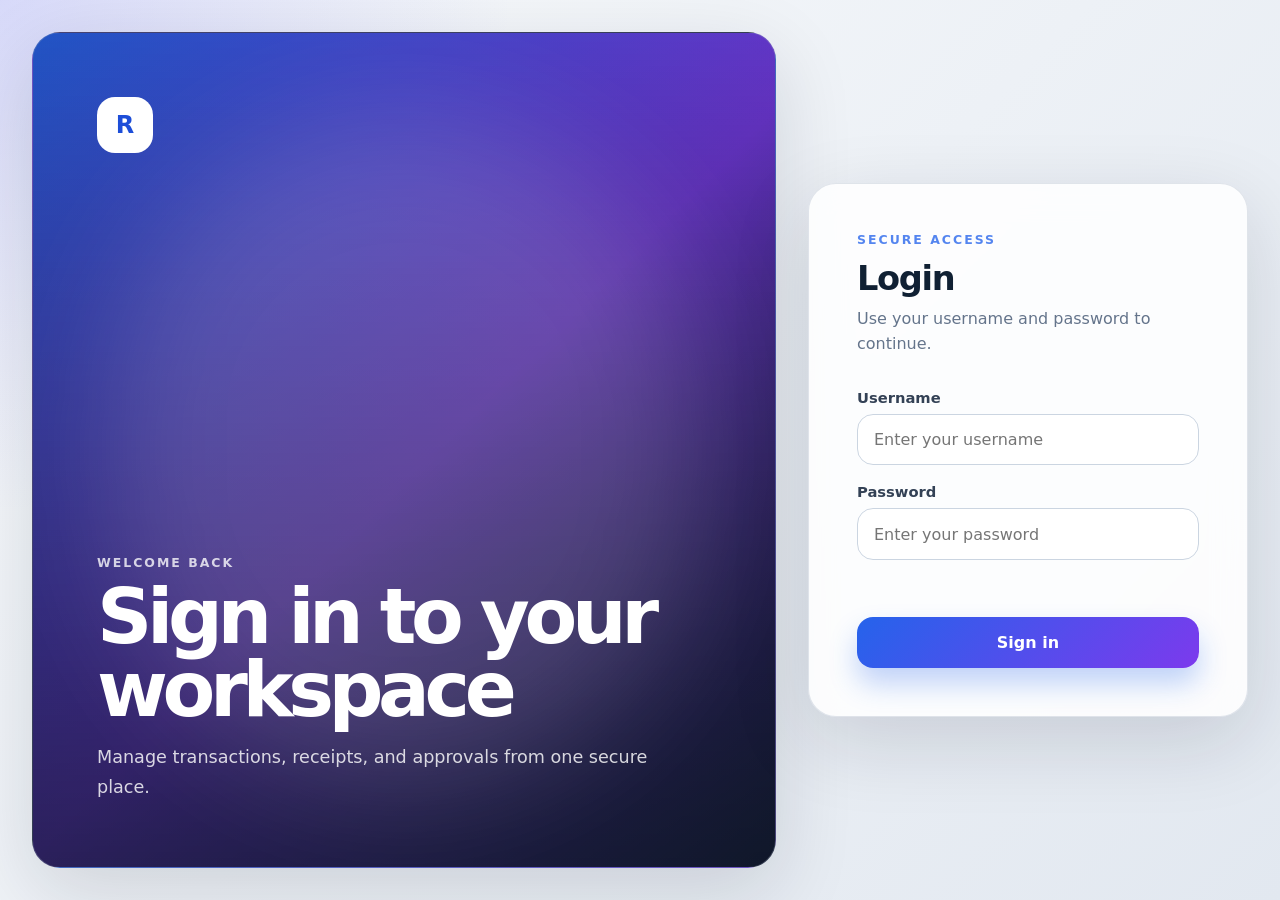
==== index.html @ 35616e99 "Add modern login page Co-authored-by: dylan-test-microsoft <dylan-test-microsoft@users.noreply.githu" ====
<!doctype html>
<html lang="en">
  <head>
    <meta charset="UTF-8" />
    <meta name="viewport" content="width=device-width, initial-scale=1.0" />
    <title>Login</title>
    <link rel="stylesheet" href="styles.css" />
  </head>
  <body>
    <main class="login-shell">
      <section class="hero-panel" aria-label="Welcome">
        <div class="brand-mark">R</div>
        <p class="eyebrow">Welcome back</p>
        <h1>Sign in to your workspace</h1>
        <p class="hero-copy">
          Manage transactions, receipts, and approvals from one secure place.
        </p>
      </section>

      <section class="login-card" aria-labelledby="login-title">
        <div class="card-heading">
          <p class="eyebrow">Secure access</p>
          <h2 id="login-title">Login</h2>
          <p>Use your username and password to continue.</p>
        </div>

        <form id="login-form" novalidate>
          <div class="form-field">
            <label for="username">Username</label>
            <input
              id="username"
              name="username"
              type="text"
              autocomplete="username"
              placeholder="Enter your username"
              required
            />
          </div>

          <div class="form-field">
            <label for="password">Password</label>
            <input
              id="password"
              name="password"
              type="password"
              autocomplete="current-password"
              placeholder="Enter your password"
              required
              minlength="6"
            />
          </div>

          <p id="form-message" class="form-message" role="status" aria-live="polite"></p>

          <button type="submit">Sign in</button>
        </form>
      </section>
    </main>

    <script src="script.js"></script>
  </body>
</html>
---- styles.css ----
:root {
  color: #102033;
  font-family:
    Inter, ui-sans-serif, system-ui, -apple-system, BlinkMacSystemFont, "Segoe UI",
    sans-serif;
  background: #edf2f7;
}

* {
  box-sizing: border-box;
}

body {
  min-height: 100vh;
  margin: 0;
}

.login-shell {
  display: grid;
  grid-template-columns: minmax(0, 1fr) minmax(340px, 440px);
  gap: 2rem;
  min-height: 100vh;
  padding: 2rem;
  background:
    radial-gradient(circle at top left, rgba(99, 102, 241, 0.22), transparent 32rem),
    linear-gradient(135deg, #f8fafc 0%, #e2e8f0 100%);
}

.hero-panel,
.login-card {
  border: 1px solid rgba(148, 163, 184, 0.28);
  border-radius: 28px;
  box-shadow: 0 24px 80px rgba(15, 23, 42, 0.14);
}

.hero-panel {
  display: flex;
  flex-direction: column;
  justify-content: flex-end;
  overflow: hidden;
  padding: clamp(2rem, 5vw, 5rem);
  color: #fff;
  background:
    linear-gradient(rgba(15, 23, 42, 0.2), rgba(15, 23, 42, 0.75)),
    linear-gradient(135deg, #2563eb, #7c3aed 52%, #111827);
  position: relative;
}

.hero-panel::before {
  content: "";
  position: absolute;
  inset: 10%;
  border-radius: 999px;
  background: rgba(255, 255, 255, 0.14);
  filter: blur(60px);
}

.brand-mark,
.hero-panel > * {
  position: relative;
}

.brand-mark {
  display: grid;
  width: 56px;
  height: 56px;
  margin-bottom: auto;
  place-items: center;
  border-radius: 18px;
  color: #1d4ed8;
  font-size: 1.5rem;
  font-weight: 800;
  background: #fff;
}

.eyebrow {
  margin: 0 0 0.7rem;
  color: inherit;
  font-size: 0.78rem;
  font-weight: 800;
  letter-spacing: 0.16em;
  text-transform: uppercase;
  opacity: 0.78;
}

h1,
h2,
p {
  margin-top: 0;
}

h1 {
  max-width: 760px;
  margin-bottom: 1rem;
  font-size: clamp(2.5rem, 6vw, 5.6rem);
  line-height: 0.95;
  letter-spacing: -0.07em;
}

.hero-copy {
  max-width: 560px;
  margin-bottom: 0;
  color: rgba(255, 255, 255, 0.82);
  font-size: 1.1rem;
  line-height: 1.7;
}

.login-card {
  align-self: center;
  padding: clamp(1.5rem, 4vw, 3rem);
  background: rgba(255, 255, 255, 0.86);
  backdrop-filter: blur(16px);
}

.card-heading {
  margin-bottom: 2rem;
}

.card-heading .eyebrow {
  color: #2563eb;
}

h2 {
  margin-bottom: 0.5rem;
  font-size: 2.1rem;
  letter-spacing: -0.04em;
}

.card-heading p:not(.eyebrow) {
  color: #64748b;
  line-height: 1.6;
}

.form-field {
  margin-bottom: 1.15rem;
}

label {
  display: block;
  margin-bottom: 0.5rem;
  color: #334155;
  font-size: 0.92rem;
  font-weight: 700;
}

input {
  width: 100%;
  border: 1px solid #cbd5e1;
  border-radius: 16px;
  padding: 0.95rem 1rem;
  color: #0f172a;
  font: inherit;
  background: #fff;
  outline: none;
  transition:
    border-color 160ms ease,
    box-shadow 160ms ease,
    transform 160ms ease;
}

input:focus {
  border-color: #2563eb;
  box-shadow: 0 0 0 4px rgba(37, 99, 235, 0.14);
  transform: translateY(-1px);
}

.form-message {
  min-height: 1.4rem;
  margin-bottom: 1rem;
  color: #b91c1c;
  font-size: 0.9rem;
}

.form-message.success {
  color: #15803d;
}

button {
  width: 100%;
  border: 0;
  border-radius: 16px;
  padding: 1rem 1.25rem;
  color: #fff;
  font: inherit;
  font-weight: 800;
  background: linear-gradient(135deg, #2563eb, #7c3aed);
  cursor: pointer;
  box-shadow: 0 16px 28px rgba(37, 99, 235, 0.28);
  transition:
    box-shadow 160ms ease,
    transform 160ms ease;
}

button:hover,
button:focus-visible {
  box-shadow: 0 20px 34px rgba(37, 99, 235, 0.34);
  transform: translateY(-2px);
}

@media (max-width: 820px) {
  .login-shell {
    grid-template-columns: 1fr;
    padding: 1rem;
  }

  .hero-panel {
    min-height: 360px;
  }

  .login-card {
    width: 100%;
  }
}
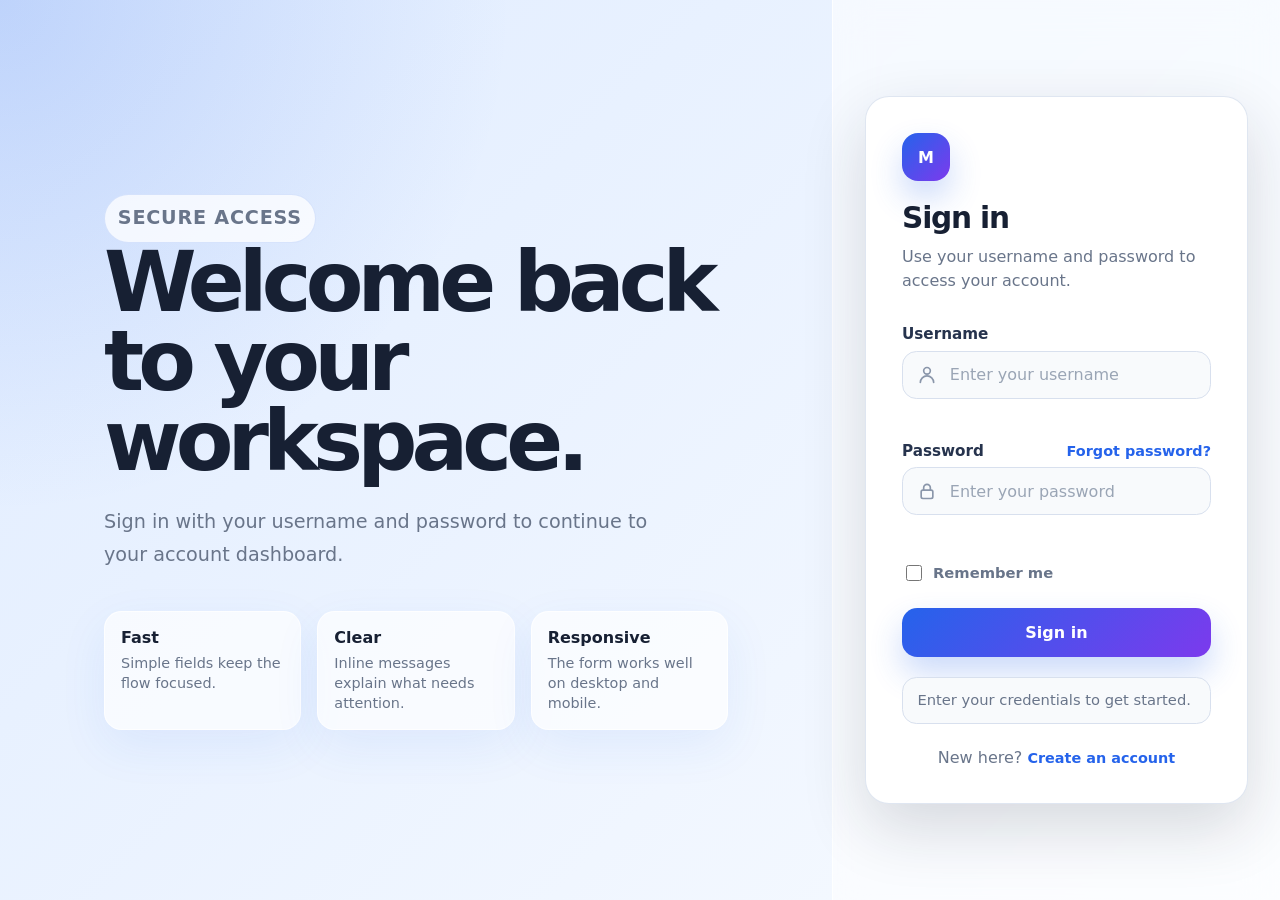
==== commit 9bdd2fb8: "Fix login validation flow Co-authored-by: dylan-test-microsoft <dylan-test-microsoft@users.noreply.g" ====
--- a/index.html
+++ b/index.html
@@ -1,59 +1,108 @@
 <!doctype html>
 <html lang="en">
   <head>
-    <meta charset="UTF-8" />
-    <meta name="viewport" content="width=device-width, initial-scale=1.0" />
-    <title>Login</title>
-    <link rel="stylesheet" href="styles.css" />
+    <meta charset="utf-8">
+    <meta name="viewport" content="width=device-width, initial-scale=1">
+    <title>Sign in</title>
+    <link rel="stylesheet" href="styles.css">
   </head>
   <body>
-    <main class="login-shell">
-      <section class="hero-panel" aria-label="Welcome">
-        <div class="brand-mark">R</div>
-        <p class="eyebrow">Welcome back</p>
-        <h1>Sign in to your workspace</h1>
-        <p class="hero-copy">
-          Manage transactions, receipts, and approvals from one secure place.
-        </p>
+    <main class="page-shell">
+      <section class="hero-panel" aria-labelledby="hero-title">
+        <div class="hero-content">
+          <p class="eyebrow">Secure access</p>
+          <h1 id="hero-title">Welcome back to your workspace.</h1>
+          <p>
+            Sign in with your username and password to continue to your account
+            dashboard.
+          </p>
+
+          <ul class="feature-list" aria-label="Login benefits">
+            <li>
+              <strong>Fast</strong>
+              <span>Simple fields keep the flow focused.</span>
+            </li>
+            <li>
+              <strong>Clear</strong>
+              <span>Inline messages explain what needs attention.</span>
+            </li>
+            <li>
+              <strong>Responsive</strong>
+              <span>The form works well on desktop and mobile.</span>
+            </li>
+          </ul>
+        </div>
       </section>
 
-      <section class="login-card" aria-labelledby="login-title">
-        <div class="card-heading">
-          <p class="eyebrow">Secure access</p>
-          <h2 id="login-title">Login</h2>
-          <p>Use your username and password to continue.</p>
-        </div>
-
-        <form id="login-form" novalidate>
-          <div class="form-field">
-            <label for="username">Username</label>
-            <input
-              id="username"
-              name="username"
-              type="text"
-              autocomplete="username"
-              placeholder="Enter your username"
-              required
-            />
+      <section class="login-panel" aria-labelledby="login-title">
+        <div class="login-card">
+          <div class="card-header">
+            <div class="logo-mark" aria-hidden="true">M</div>
+            <h2 id="login-title">Sign in</h2>
+            <p>Use your username and password to access your account.</p>
           </div>
 
-          <div class="form-field">
-            <label for="password">Password</label>
-            <input
-              id="password"
-              name="password"
-              type="password"
-              autocomplete="current-password"
-              placeholder="Enter your password"
-              required
-              minlength="6"
-            />
-          </div>
+          <form id="login-form" class="login-form" novalidate>
+            <div class="field">
+              <label for="username">Username</label>
+              <div class="input-wrap">
+                <svg aria-hidden="true" width="20" height="20" viewBox="0 0 24 24" fill="none">
+                  <path d="M20 21a8 8 0 0 0-16 0" stroke="currentColor" stroke-width="2" stroke-linecap="round"/>
+                  <circle cx="12" cy="7" r="4" stroke="currentColor" stroke-width="2"/>
+                </svg>
+                <input
+                  id="username"
+                  name="username"
+                  type="text"
+                  autocomplete="username"
+                  placeholder="Enter your username"
+                  aria-describedby="username-error"
+                  required
+                >
+              </div>
+              <p class="error-message" id="username-error"></p>
+            </div>
 
-          <p id="form-message" class="form-message" role="status" aria-live="polite"></p>
+            <div class="field">
+              <div class="field-row">
+                <label for="password">Password</label>
+                <a class="text-link" href="#">Forgot password?</a>
+              </div>
+              <div class="input-wrap">
+                <svg aria-hidden="true" width="20" height="20" viewBox="0 0 24 24" fill="none">
+                  <rect x="5" y="11" width="14" height="10" rx="2" stroke="currentColor" stroke-width="2"/>
+                  <path d="M8 11V8a4 4 0 0 1 8 0v3" stroke="currentColor" stroke-width="2" stroke-linecap="round"/>
+                </svg>
+                <input
+                  id="password"
+                  name="password"
+                  type="password"
+                  autocomplete="current-password"
+                  placeholder="Enter your password"
+                  aria-describedby="password-error"
+                  required
+                >
+              </div>
+              <p class="error-message" id="password-error"></p>
+            </div>
 
-          <button type="submit">Sign in</button>
-        </form>
+            <div class="form-options">
+              <label class="remember-me">
+                <input type="checkbox" name="remember">
+                Remember me
+              </label>
+            </div>
+
+            <button class="submit-button" type="submit">Sign in</button>
+            <p class="status-message" id="status-message" role="status" aria-live="polite">
+              Enter your credentials to get started.
+            </p>
+          </form>
+
+          <p class="signup-copy">
+            New here? <a class="text-link" href="#">Create an account</a>
+          </p>
+        </div>
       </section>
     </main>
 
--- a/styles.css
+++ b/styles.css
@@ -1,9 +1,21 @@
 :root {
-  color: #102033;
+  color-scheme: light;
+  --bg-start: #e0ecff;
+  --bg-end: #f8fbff;
+  --card: #ffffff;
+  --text: #172033;
+  --muted: #69758a;
+  --primary: #2563eb;
+  --primary-dark: #1d4ed8;
+  --primary-soft: #dbeafe;
+  --border: #d8e0ee;
+  --danger: #b91c1c;
+  --danger-bg: #fee2e2;
+  --success: #166534;
+  --success-bg: #dcfce7;
   font-family:
     Inter, ui-sans-serif, system-ui, -apple-system, BlinkMacSystemFont, "Segoe UI",
     sans-serif;
-  background: #edf2f7;
 }
 
 * {
@@ -13,201 +25,338 @@
 body {
   min-height: 100vh;
   margin: 0;
-}
-
-.login-shell {
+  color: var(--text);
+  background:
+    radial-gradient(circle at top left, rgba(37, 99, 235, 0.18), transparent 32rem),
+    linear-gradient(135deg, var(--bg-start), var(--bg-end));
+}
+
+button,
+input {
+  font: inherit;
+}
+
+.page-shell {
   display: grid;
-  grid-template-columns: minmax(0, 1fr) minmax(340px, 440px);
-  gap: 2rem;
+  grid-template-columns: minmax(0, 1fr) minmax(22rem, 28rem);
   min-height: 100vh;
-  padding: 2rem;
-  background:
-    radial-gradient(circle at top left, rgba(99, 102, 241, 0.22), transparent 32rem),
-    linear-gradient(135deg, #f8fafc 0%, #e2e8f0 100%);
-}
-
-.hero-panel,
-.login-card {
-  border: 1px solid rgba(148, 163, 184, 0.28);
-  border-radius: 28px;
-  box-shadow: 0 24px 80px rgba(15, 23, 42, 0.14);
 }
 
 .hero-panel {
   display: flex;
-  flex-direction: column;
-  justify-content: flex-end;
-  overflow: hidden;
-  padding: clamp(2rem, 5vw, 5rem);
-  color: #fff;
-  background:
-    linear-gradient(rgba(15, 23, 42, 0.2), rgba(15, 23, 42, 0.75)),
-    linear-gradient(135deg, #2563eb, #7c3aed 52%, #111827);
-  position: relative;
-}
-
-.hero-panel::before {
-  content: "";
-  position: absolute;
-  inset: 10%;
+  align-items: center;
+  justify-content: center;
+  padding: 4rem;
+}
+
+.hero-content {
+  max-width: 39rem;
+}
+
+.eyebrow {
+  display: inline-flex;
+  align-items: center;
+  gap: 0.5rem;
+  margin: 0 0 1.25rem;
+  padding: 0.45rem 0.8rem;
+  color: var(--primary-dark);
+  background: rgba(255, 255, 255, 0.75);
+  border: 1px solid rgba(37, 99, 235, 0.15);
   border-radius: 999px;
-  background: rgba(255, 255, 255, 0.14);
-  filter: blur(60px);
-}
-
-.brand-mark,
-.hero-panel > * {
-  position: relative;
-}
-
-.brand-mark {
-  display: grid;
-  width: 56px;
-  height: 56px;
-  margin-bottom: auto;
-  place-items: center;
-  border-radius: 18px;
-  color: #1d4ed8;
-  font-size: 1.5rem;
-  font-weight: 800;
-  background: #fff;
-}
-
-.eyebrow {
-  margin: 0 0 0.7rem;
-  color: inherit;
-  font-size: 0.78rem;
-  font-weight: 800;
-  letter-spacing: 0.16em;
+  font-size: 0.85rem;
+  font-weight: 700;
+  letter-spacing: 0.04em;
   text-transform: uppercase;
-  opacity: 0.78;
-}
-
-h1,
-h2,
-p {
-  margin-top: 0;
-}
-
-h1 {
-  max-width: 760px;
-  margin-bottom: 1rem;
-  font-size: clamp(2.5rem, 6vw, 5.6rem);
+}
+
+.hero-content h1 {
+  margin: 0;
+  font-size: clamp(2.5rem, 7vw, 5.25rem);
   line-height: 0.95;
   letter-spacing: -0.07em;
 }
 
-.hero-copy {
-  max-width: 560px;
-  margin-bottom: 0;
-  color: rgba(255, 255, 255, 0.82);
-  font-size: 1.1rem;
+.hero-content p {
+  max-width: 34rem;
+  margin: 1.5rem 0 0;
+  color: var(--muted);
+  font-size: clamp(1rem, 2vw, 1.2rem);
   line-height: 1.7;
 }
 
+.feature-list {
+  display: grid;
+  grid-template-columns: repeat(3, minmax(0, 1fr));
+  gap: 1rem;
+  margin: 2.5rem 0 0;
+  padding: 0;
+  list-style: none;
+}
+
+.feature-list li {
+  padding: 1rem;
+  background: rgba(255, 255, 255, 0.66);
+  border: 1px solid rgba(255, 255, 255, 0.75);
+  border-radius: 1.1rem;
+  box-shadow: 0 1rem 3rem rgba(37, 99, 235, 0.08);
+}
+
+.feature-list strong {
+  display: block;
+  margin-bottom: 0.35rem;
+}
+
+.feature-list span {
+  color: var(--muted);
+  font-size: 0.9rem;
+  line-height: 1.4;
+}
+
+.login-panel {
+  display: flex;
+  align-items: center;
+  justify-content: center;
+  padding: 2rem;
+  background: rgba(255, 255, 255, 0.55);
+  backdrop-filter: blur(18px);
+  border-left: 1px solid rgba(255, 255, 255, 0.8);
+}
+
 .login-card {
-  align-self: center;
-  padding: clamp(1.5rem, 4vw, 3rem);
-  background: rgba(255, 255, 255, 0.86);
-  backdrop-filter: blur(16px);
-}
-
-.card-heading {
+  width: min(100%, 26rem);
+  padding: clamp(1.5rem, 4vw, 2.25rem);
+  background: var(--card);
+  border: 1px solid rgba(216, 224, 238, 0.8);
+  border-radius: 1.5rem;
+  box-shadow: 0 1.5rem 4rem rgba(23, 32, 51, 0.16);
+}
+
+.card-header {
   margin-bottom: 2rem;
 }
 
-.card-heading .eyebrow {
-  color: #2563eb;
-}
-
-h2 {
-  margin-bottom: 0.5rem;
-  font-size: 2.1rem;
+.logo-mark {
+  display: inline-grid;
+  place-items: center;
+  width: 3rem;
+  height: 3rem;
+  margin-bottom: 1.25rem;
+  color: #ffffff;
+  background: linear-gradient(135deg, #2563eb, #7c3aed);
+  border-radius: 1rem;
+  font-weight: 800;
+  box-shadow: 0 1rem 2rem rgba(37, 99, 235, 0.24);
+}
+
+.card-header h2 {
+  margin: 0;
+  font-size: 1.85rem;
   letter-spacing: -0.04em;
 }
 
-.card-heading p:not(.eyebrow) {
-  color: #64748b;
-  line-height: 1.6;
-}
-
-.form-field {
-  margin-bottom: 1.15rem;
+.card-header p {
+  margin: 0.65rem 0 0;
+  color: var(--muted);
+  line-height: 1.5;
+}
+
+.login-form {
+  display: grid;
+  gap: 1rem;
+}
+
+.field {
+  display: grid;
+  gap: 0.45rem;
+}
+
+.field-row {
+  display: flex;
+  align-items: center;
+  justify-content: space-between;
+  gap: 1rem;
 }
 
 label {
-  display: block;
-  margin-bottom: 0.5rem;
-  color: #334155;
-  font-size: 0.92rem;
+  color: #26334d;
+  font-size: 0.95rem;
   font-weight: 700;
 }
 
-input {
-  width: 100%;
-  border: 1px solid #cbd5e1;
-  border-radius: 16px;
-  padding: 0.95rem 1rem;
-  color: #0f172a;
-  font: inherit;
-  background: #fff;
-  outline: none;
+.text-link {
+  color: var(--primary);
+  font-size: 0.9rem;
+  font-weight: 700;
+  text-decoration: none;
+}
+
+.text-link:hover {
+  text-decoration: underline;
+}
+
+.input-wrap {
+  display: flex;
+  align-items: center;
+  gap: 0.65rem;
+  padding: 0.8rem 0.9rem;
+  background: #f8fafc;
+  border: 1px solid var(--border);
+  border-radius: 0.9rem;
   transition:
     border-color 160ms ease,
     box-shadow 160ms ease,
-    transform 160ms ease;
-}
-
-input:focus {
-  border-color: #2563eb;
-  box-shadow: 0 0 0 4px rgba(37, 99, 235, 0.14);
+    background 160ms ease;
+}
+
+.input-wrap:focus-within {
+  background: #ffffff;
+  border-color: var(--primary);
+  box-shadow: 0 0 0 4px rgba(37, 99, 235, 0.13);
+}
+
+.input-wrap svg {
+  flex: 0 0 auto;
+  color: #8a96aa;
+}
+
+.input-wrap input {
+  width: 100%;
+  min-width: 0;
+  color: var(--text);
+  background: transparent;
+  border: 0;
+  outline: 0;
+}
+
+.input-wrap input::placeholder {
+  color: #9aa5b5;
+}
+
+.input-wrap input[aria-invalid="true"] {
+  color: var(--danger);
+}
+
+.error-message {
+  min-height: 1.2rem;
+  margin: 0;
+  color: var(--danger);
+  font-size: 0.85rem;
+  line-height: 1.35;
+}
+
+.form-options {
+  display: flex;
+  align-items: center;
+  justify-content: space-between;
+  gap: 1rem;
+  margin: 0.25rem 0;
+}
+
+.remember-me {
+  display: inline-flex;
+  align-items: center;
+  gap: 0.5rem;
+  color: var(--muted);
+  font-size: 0.92rem;
+  font-weight: 600;
+}
+
+.remember-me input {
+  width: 1rem;
+  height: 1rem;
+  accent-color: var(--primary);
+}
+
+.submit-button {
+  display: inline-flex;
+  align-items: center;
+  justify-content: center;
+  gap: 0.55rem;
+  width: 100%;
+  min-height: 3.1rem;
+  margin-top: 0.25rem;
+  color: #ffffff;
+  background: linear-gradient(135deg, var(--primary), #7c3aed);
+  border: 0;
+  border-radius: 0.95rem;
+  box-shadow: 0 1rem 2rem rgba(37, 99, 235, 0.24);
+  cursor: pointer;
+  font-weight: 800;
+  transition:
+    transform 160ms ease,
+    box-shadow 160ms ease,
+    filter 160ms ease;
+}
+
+.submit-button:hover:not(:disabled) {
+  box-shadow: 0 1.2rem 2.5rem rgba(37, 99, 235, 0.3);
+  filter: saturate(1.08);
   transform: translateY(-1px);
 }
 
-.form-message {
-  min-height: 1.4rem;
-  margin-bottom: 1rem;
-  color: #b91c1c;
-  font-size: 0.9rem;
-}
-
-.form-message.success {
-  color: #15803d;
-}
-
-button {
-  width: 100%;
-  border: 0;
-  border-radius: 16px;
-  padding: 1rem 1.25rem;
-  color: #fff;
-  font: inherit;
-  font-weight: 800;
-  background: linear-gradient(135deg, #2563eb, #7c3aed);
-  cursor: pointer;
-  box-shadow: 0 16px 28px rgba(37, 99, 235, 0.28);
-  transition:
-    box-shadow 160ms ease,
-    transform 160ms ease;
-}
-
-button:hover,
-button:focus-visible {
-  box-shadow: 0 20px 34px rgba(37, 99, 235, 0.34);
-  transform: translateY(-2px);
-}
-
-@media (max-width: 820px) {
-  .login-shell {
+.submit-button:active {
+  transform: translateY(0);
+}
+
+.submit-button:disabled {
+  cursor: wait;
+  filter: grayscale(0.2);
+  opacity: 0.72;
+}
+
+.status-message {
+  min-height: 2.75rem;
+  margin: 0.25rem 0 0;
+  padding: 0.75rem 0.9rem;
+  color: var(--muted);
+  background: #f8fafc;
+  border: 1px solid var(--border);
+  border-radius: 0.9rem;
+  font-size: 0.92rem;
+  line-height: 1.4;
+}
+
+.status-message.error {
+  color: var(--danger);
+  background: var(--danger-bg);
+  border-color: rgba(185, 28, 28, 0.2);
+}
+
+.status-message.success {
+  color: var(--success);
+  background: var(--success-bg);
+  border-color: rgba(22, 101, 52, 0.2);
+}
+
+.signup-copy {
+  margin: 1.5rem 0 0;
+  color: var(--muted);
+  text-align: center;
+}
+
+@media (max-width: 58rem) {
+  .page-shell {
     grid-template-columns: 1fr;
-    padding: 1rem;
   }
 
   .hero-panel {
-    min-height: 360px;
-  }
-
-  .login-card {
-    width: 100%;
-  }
-}
+    padding: 3rem 1.25rem 1.5rem;
+  }
+
+  .login-panel {
+    padding: 1.5rem 1.25rem 3rem;
+    border-left: 0;
+  }
+}
+
+@media (max-width: 42rem) {
+  .feature-list {
+    grid-template-columns: 1fr;
+  }
+
+  .form-options {
+    align-items: flex-start;
+    flex-direction: column;
+    gap: 0.7rem;
+  }
+}
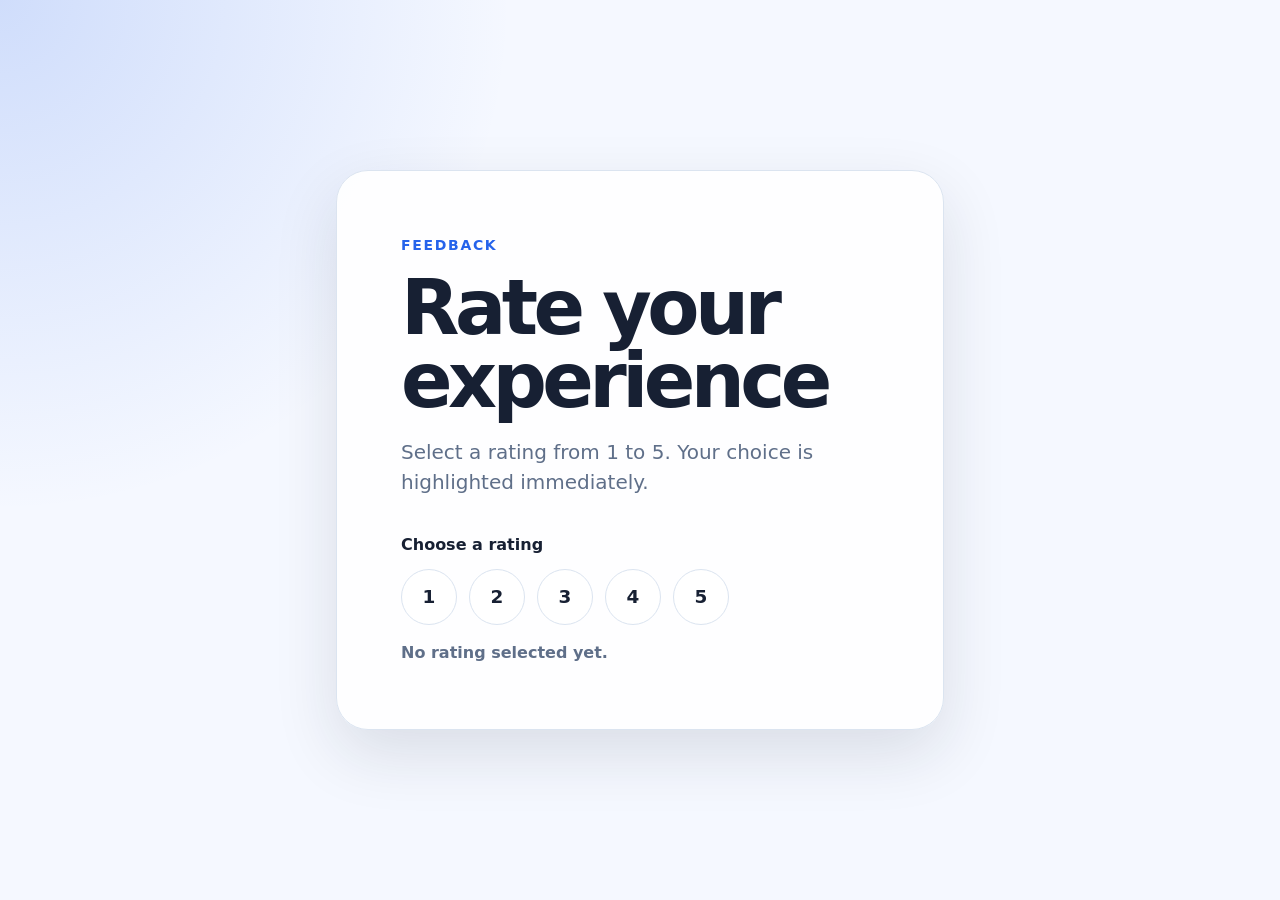
==== commit b7ddd29d: "Add rating button page Co-authored-by: dylan-test-microsoft <dylan-test-microsoft@users.noreply.gith" ====
--- a/index.html
+++ b/index.html
@@ -3,109 +3,192 @@
   <head>
     <meta charset="utf-8">
     <meta name="viewport" content="width=device-width, initial-scale=1">
-    <title>Sign in</title>
-    <link rel="stylesheet" href="styles.css">
+    <title>Rate your experience</title>
+    <style>
+      :root {
+        color-scheme: light;
+        --background: #f5f8ff;
+        --foreground: #172033;
+        --muted: #5f6f89;
+        --primary: #2563eb;
+        --primary-dark: #1d4ed8;
+        --surface: #ffffff;
+        --border: #dbe4f0;
+        --selected: #eff6ff;
+      }
+
+      * {
+        box-sizing: border-box;
+      }
+
+      body {
+        margin: 0;
+        min-height: 100vh;
+        background:
+          radial-gradient(circle at top left, rgba(37, 99, 235, 0.18), transparent 32rem),
+          var(--background);
+        color: var(--foreground);
+        font-family:
+          Inter, ui-sans-serif, system-ui, -apple-system, BlinkMacSystemFont, "Segoe UI",
+          sans-serif;
+        line-height: 1.5;
+      }
+
+      main {
+        display: grid;
+        min-height: 100vh;
+        place-items: center;
+        padding: 2rem;
+      }
+
+      .rating-card {
+        width: min(100%, 38rem);
+        padding: clamp(2rem, 6vw, 4rem);
+        background: rgba(255, 255, 255, 0.92);
+        border: 1px solid var(--border);
+        border-radius: 2rem;
+        box-shadow: 0 1.5rem 4rem rgba(23, 32, 51, 0.12);
+      }
+
+      .eyebrow {
+        margin: 0 0 1rem;
+        color: var(--primary);
+        font-size: 0.875rem;
+        font-weight: 700;
+        letter-spacing: 0.12em;
+        text-transform: uppercase;
+      }
+
+      h1 {
+        margin: 0;
+        font-size: clamp(2.5rem, 8vw, 4.75rem);
+        line-height: 0.95;
+        letter-spacing: -0.06em;
+      }
+
+      .intro {
+        margin: 1.25rem 0 0;
+        color: var(--muted);
+        font-size: clamp(1.075rem, 2vw, 1.25rem);
+      }
+
+      .rating {
+        margin-top: 2.25rem;
+      }
+
+      .rating-label {
+        display: block;
+        margin-bottom: 0.75rem;
+        font-weight: 700;
+      }
+
+      .rating-options {
+        display: flex;
+        flex-wrap: wrap;
+        gap: 0.75rem;
+      }
+
+      .rating-button {
+        display: inline-flex;
+        align-items: center;
+        justify-content: center;
+        width: 3.5rem;
+        height: 3.5rem;
+        border: 1px solid var(--border);
+        border-radius: 999px;
+        background: var(--surface);
+        color: var(--foreground);
+        cursor: pointer;
+        font: inherit;
+        font-size: 1.15rem;
+        font-weight: 800;
+        transition:
+          background-color 160ms ease,
+          border-color 160ms ease,
+          box-shadow 160ms ease,
+          color 160ms ease,
+          transform 160ms ease;
+      }
+
+      .rating-button:hover,
+      .rating-button:focus-visible {
+        border-color: var(--primary);
+        box-shadow: 0 0 0 0.25rem rgba(37, 99, 235, 0.14);
+        color: var(--primary-dark);
+        outline: none;
+      }
+
+      .rating-button:hover {
+        transform: translateY(-0.125rem);
+      }
+
+      .rating-button.is-selected {
+        background: var(--selected);
+        border-color: var(--primary);
+        color: var(--primary-dark);
+      }
+
+      .rating-button[aria-pressed="true"] {
+        background: var(--primary);
+        border-color: var(--primary);
+        color: #ffffff;
+      }
+
+      .rating-status {
+        min-height: 1.5rem;
+        margin: 1rem 0 0;
+        color: var(--muted);
+        font-weight: 600;
+      }
+    </style>
   </head>
   <body>
-    <main class="page-shell">
-      <section class="hero-panel" aria-labelledby="hero-title">
-        <div class="hero-content">
-          <p class="eyebrow">Secure access</p>
-          <h1 id="hero-title">Welcome back to your workspace.</h1>
-          <p>
-            Sign in with your username and password to continue to your account
-            dashboard.
-          </p>
+    <main>
+      <section class="rating-card" aria-labelledby="rating-title">
+        <p class="eyebrow">Feedback</p>
+        <h1 id="rating-title">Rate your experience</h1>
+        <p class="intro">
+          Select a rating from 1 to 5. Your choice is highlighted immediately.
+        </p>
 
-          <ul class="feature-list" aria-label="Login benefits">
-            <li>
-              <strong>Fast</strong>
-              <span>Simple fields keep the flow focused.</span>
-            </li>
-            <li>
-              <strong>Clear</strong>
-              <span>Inline messages explain what needs attention.</span>
-            </li>
-            <li>
-              <strong>Responsive</strong>
-              <span>The form works well on desktop and mobile.</span>
-            </li>
-          </ul>
-        </div>
-      </section>
-
-      <section class="login-panel" aria-labelledby="login-title">
-        <div class="login-card">
-          <div class="card-header">
-            <div class="logo-mark" aria-hidden="true">M</div>
-            <h2 id="login-title">Sign in</h2>
-            <p>Use your username and password to access your account.</p>
+        <div class="rating" aria-labelledby="rating-label">
+          <span class="rating-label" id="rating-label">Choose a rating</span>
+          <div class="rating-options" role="group" aria-label="Rating from 1 to 5">
+            <button class="rating-button" type="button" data-rating="1" aria-pressed="false" aria-label="Rate 1 out of 5">1</button>
+            <button class="rating-button" type="button" data-rating="2" aria-pressed="false" aria-label="Rate 2 out of 5">2</button>
+            <button class="rating-button" type="button" data-rating="3" aria-pressed="false" aria-label="Rate 3 out of 5">3</button>
+            <button class="rating-button" type="button" data-rating="4" aria-pressed="false" aria-label="Rate 4 out of 5">4</button>
+            <button class="rating-button" type="button" data-rating="5" aria-pressed="false" aria-label="Rate 5 out of 5">5</button>
           </div>
-
-          <form id="login-form" class="login-form" novalidate>
-            <div class="field">
-              <label for="username">Username</label>
-              <div class="input-wrap">
-                <svg aria-hidden="true" width="20" height="20" viewBox="0 0 24 24" fill="none">
-                  <path d="M20 21a8 8 0 0 0-16 0" stroke="currentColor" stroke-width="2" stroke-linecap="round"/>
-                  <circle cx="12" cy="7" r="4" stroke="currentColor" stroke-width="2"/>
-                </svg>
-                <input
-                  id="username"
-                  name="username"
-                  type="text"
-                  autocomplete="username"
-                  placeholder="Enter your username"
-                  aria-describedby="username-error"
-                  required
-                >
-              </div>
-              <p class="error-message" id="username-error"></p>
-            </div>
-
-            <div class="field">
-              <div class="field-row">
-                <label for="password">Password</label>
-                <a class="text-link" href="#">Forgot password?</a>
-              </div>
-              <div class="input-wrap">
-                <svg aria-hidden="true" width="20" height="20" viewBox="0 0 24 24" fill="none">
-                  <rect x="5" y="11" width="14" height="10" rx="2" stroke="currentColor" stroke-width="2"/>
-                  <path d="M8 11V8a4 4 0 0 1 8 0v3" stroke="currentColor" stroke-width="2" stroke-linecap="round"/>
-                </svg>
-                <input
-                  id="password"
-                  name="password"
-                  type="password"
-                  autocomplete="current-password"
-                  placeholder="Enter your password"
-                  aria-describedby="password-error"
-                  required
-                >
-              </div>
-              <p class="error-message" id="password-error"></p>
-            </div>
-
-            <div class="form-options">
-              <label class="remember-me">
-                <input type="checkbox" name="remember">
-                Remember me
-              </label>
-            </div>
-
-            <button class="submit-button" type="submit">Sign in</button>
-            <p class="status-message" id="status-message" role="status" aria-live="polite">
-              Enter your credentials to get started.
-            </p>
-          </form>
-
-          <p class="signup-copy">
-            New here? <a class="text-link" href="#">Create an account</a>
+          <p class="rating-status" id="rating-status" aria-live="polite">
+            No rating selected yet.
           </p>
         </div>
       </section>
     </main>
 
-    <script src="script.js"></script>
+    <script>
+      const ratingButtons = Array.from(document.querySelectorAll(".rating-button"));
+      const ratingStatus = document.querySelector("#rating-status");
+
+      function selectRating(selectedRating) {
+        ratingButtons.forEach((button) => {
+          const rating = Number(button.dataset.rating);
+          const isActive = rating <= selectedRating;
+          const isSelected = rating === selectedRating;
+
+          button.classList.toggle("is-selected", isActive);
+          button.setAttribute("aria-pressed", String(isSelected));
+        });
+
+        ratingStatus.textContent = `You rated this ${selectedRating} out of 5.`;
+      }
+
+      ratingButtons.forEach((button) => {
+        button.addEventListener("click", () => {
+          selectRating(Number(button.dataset.rating));
+        });
+      });
+    </script>
   </body>
 </html>
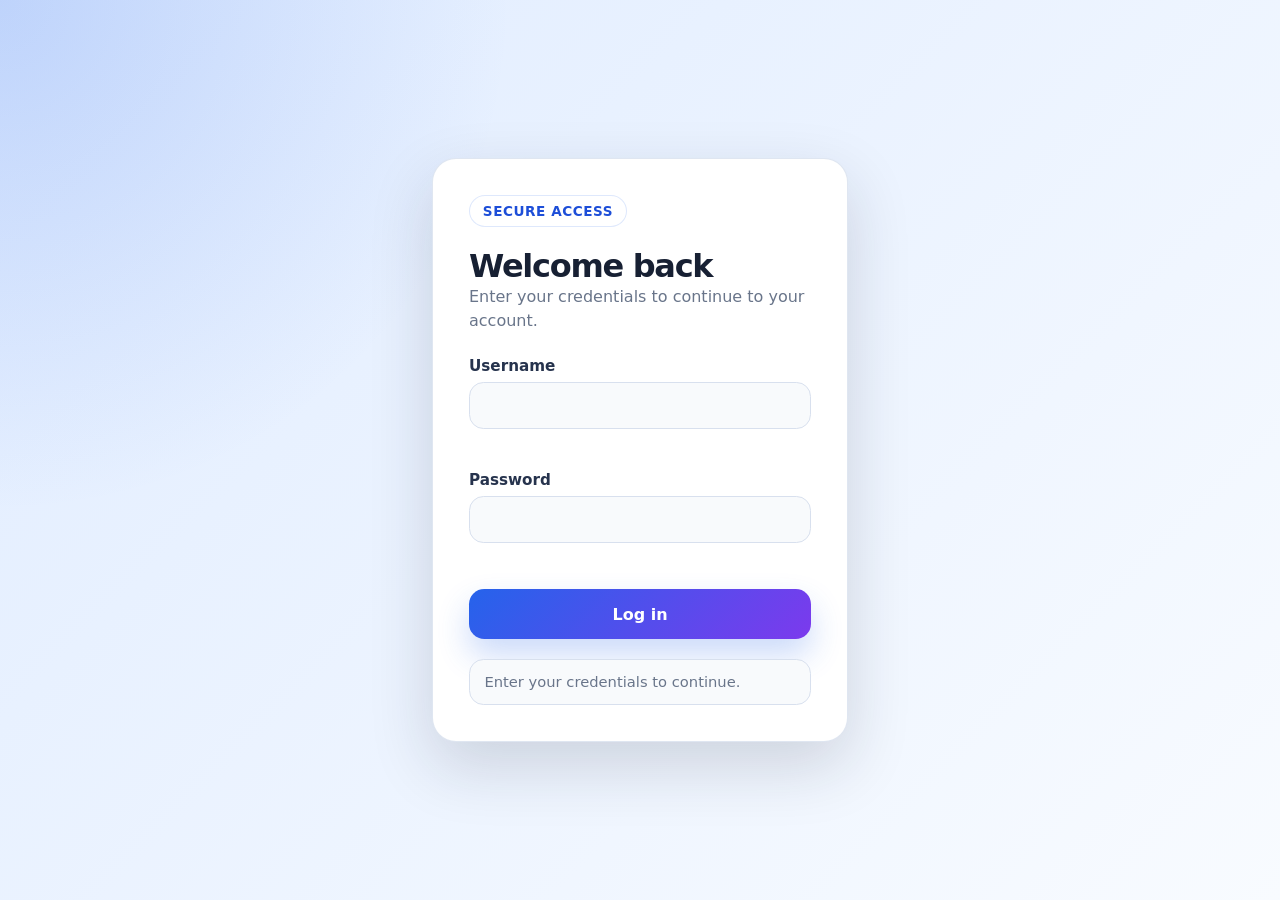
==== commit a6c741ef: "Fix login button flow Co-authored-by: dylan-test-microsoft <dylan-test-microsoft@users.noreply.githu" ====
--- a/index.html
+++ b/index.html
@@ -3,192 +3,59 @@
   <head>
     <meta charset="utf-8">
     <meta name="viewport" content="width=device-width, initial-scale=1">
-    <title>Rate your experience</title>
-    <style>
-      :root {
-        color-scheme: light;
-        --background: #f5f8ff;
-        --foreground: #172033;
-        --muted: #5f6f89;
-        --primary: #2563eb;
-        --primary-dark: #1d4ed8;
-        --surface: #ffffff;
-        --border: #dbe4f0;
-        --selected: #eff6ff;
-      }
-
-      * {
-        box-sizing: border-box;
-      }
-
-      body {
-        margin: 0;
-        min-height: 100vh;
-        background:
-          radial-gradient(circle at top left, rgba(37, 99, 235, 0.18), transparent 32rem),
-          var(--background);
-        color: var(--foreground);
-        font-family:
-          Inter, ui-sans-serif, system-ui, -apple-system, BlinkMacSystemFont, "Segoe UI",
-          sans-serif;
-        line-height: 1.5;
-      }
-
-      main {
-        display: grid;
-        min-height: 100vh;
-        place-items: center;
-        padding: 2rem;
-      }
-
-      .rating-card {
-        width: min(100%, 38rem);
-        padding: clamp(2rem, 6vw, 4rem);
-        background: rgba(255, 255, 255, 0.92);
-        border: 1px solid var(--border);
-        border-radius: 2rem;
-        box-shadow: 0 1.5rem 4rem rgba(23, 32, 51, 0.12);
-      }
-
-      .eyebrow {
-        margin: 0 0 1rem;
-        color: var(--primary);
-        font-size: 0.875rem;
-        font-weight: 700;
-        letter-spacing: 0.12em;
-        text-transform: uppercase;
-      }
-
-      h1 {
-        margin: 0;
-        font-size: clamp(2.5rem, 8vw, 4.75rem);
-        line-height: 0.95;
-        letter-spacing: -0.06em;
-      }
-
-      .intro {
-        margin: 1.25rem 0 0;
-        color: var(--muted);
-        font-size: clamp(1.075rem, 2vw, 1.25rem);
-      }
-
-      .rating {
-        margin-top: 2.25rem;
-      }
-
-      .rating-label {
-        display: block;
-        margin-bottom: 0.75rem;
-        font-weight: 700;
-      }
-
-      .rating-options {
-        display: flex;
-        flex-wrap: wrap;
-        gap: 0.75rem;
-      }
-
-      .rating-button {
-        display: inline-flex;
-        align-items: center;
-        justify-content: center;
-        width: 3.5rem;
-        height: 3.5rem;
-        border: 1px solid var(--border);
-        border-radius: 999px;
-        background: var(--surface);
-        color: var(--foreground);
-        cursor: pointer;
-        font: inherit;
-        font-size: 1.15rem;
-        font-weight: 800;
-        transition:
-          background-color 160ms ease,
-          border-color 160ms ease,
-          box-shadow 160ms ease,
-          color 160ms ease,
-          transform 160ms ease;
-      }
-
-      .rating-button:hover,
-      .rating-button:focus-visible {
-        border-color: var(--primary);
-        box-shadow: 0 0 0 0.25rem rgba(37, 99, 235, 0.14);
-        color: var(--primary-dark);
-        outline: none;
-      }
-
-      .rating-button:hover {
-        transform: translateY(-0.125rem);
-      }
-
-      .rating-button.is-selected {
-        background: var(--selected);
-        border-color: var(--primary);
-        color: var(--primary-dark);
-      }
-
-      .rating-button[aria-pressed="true"] {
-        background: var(--primary);
-        border-color: var(--primary);
-        color: #ffffff;
-      }
-
-      .rating-status {
-        min-height: 1.5rem;
-        margin: 1rem 0 0;
-        color: var(--muted);
-        font-weight: 600;
-      }
-    </style>
+    <title>Sign in</title>
+    <link rel="stylesheet" href="styles.css">
   </head>
   <body>
-    <main>
-      <section class="rating-card" aria-labelledby="rating-title">
-        <p class="eyebrow">Feedback</p>
-        <h1 id="rating-title">Rate your experience</h1>
-        <p class="intro">
-          Select a rating from 1 to 5. Your choice is highlighted immediately.
-        </p>
+    <main class="page-shell">
+      <section class="login-card" aria-labelledby="login-title">
+        <p class="eyebrow">Secure access</p>
+        <h1 id="login-title">Welcome back</h1>
+        <p class="intro">Enter your credentials to continue to your account.</p>
 
-        <div class="rating" aria-labelledby="rating-label">
-          <span class="rating-label" id="rating-label">Choose a rating</span>
-          <div class="rating-options" role="group" aria-label="Rating from 1 to 5">
-            <button class="rating-button" type="button" data-rating="1" aria-pressed="false" aria-label="Rate 1 out of 5">1</button>
-            <button class="rating-button" type="button" data-rating="2" aria-pressed="false" aria-label="Rate 2 out of 5">2</button>
-            <button class="rating-button" type="button" data-rating="3" aria-pressed="false" aria-label="Rate 3 out of 5">3</button>
-            <button class="rating-button" type="button" data-rating="4" aria-pressed="false" aria-label="Rate 4 out of 5">4</button>
-            <button class="rating-button" type="button" data-rating="5" aria-pressed="false" aria-label="Rate 5 out of 5">5</button>
+        <form id="login-form" class="login-form" novalidate>
+          <div class="field">
+            <label for="username">Username</label>
+            <input
+              id="username"
+              name="username"
+              type="text"
+              autocomplete="username"
+              aria-describedby="username-error"
+              required
+            >
+            <p class="error-message" id="username-error"></p>
           </div>
-          <p class="rating-status" id="rating-status" aria-live="polite">
-            No rating selected yet.
+
+          <div class="field">
+            <label for="password">Password</label>
+            <input
+              id="password"
+              name="password"
+              type="password"
+              autocomplete="current-password"
+              aria-describedby="password-error"
+              required
+            >
+            <p class="error-message" id="password-error"></p>
+          </div>
+
+          <button
+            class="login-button"
+            id="login-button"
+            type="submit"
+            aria-describedby="login-status"
+          >
+            <span id="login-button-label">Log in</span>
+          </button>
+
+          <p class="login-status" id="login-status" role="status" aria-live="polite">
+            Enter your credentials to continue.
           </p>
-        </div>
+        </form>
       </section>
     </main>
 
-    <script>
-      const ratingButtons = Array.from(document.querySelectorAll(".rating-button"));
-      const ratingStatus = document.querySelector("#rating-status");
-
-      function selectRating(selectedRating) {
-        ratingButtons.forEach((button) => {
-          const rating = Number(button.dataset.rating);
-          const isActive = rating <= selectedRating;
-          const isSelected = rating === selectedRating;
-
-          button.classList.toggle("is-selected", isActive);
-          button.setAttribute("aria-pressed", String(isSelected));
-        });
-
-        ratingStatus.textContent = `You rated this ${selectedRating} out of 5.`;
-      }
-
-      ratingButtons.forEach((button) => {
-        button.addEventListener("click", () => {
-          selectRating(Number(button.dataset.rating));
-        });
-      });
-    </script>
+    <script src="script.js"></script>
   </body>
 </html>
--- a/styles.css
+++ b/styles.css
@@ -0,0 +1,196 @@
+:root {
+  color-scheme: light;
+  --bg-start: #e0ecff;
+  --bg-end: #f8fbff;
+  --card: #ffffff;
+  --text: #172033;
+  --muted: #69758a;
+  --primary: #2563eb;
+  --primary-dark: #1d4ed8;
+  --border: #d8e0ee;
+  --danger: #b91c1c;
+  --danger-bg: #fee2e2;
+  --success: #166534;
+  --success-bg: #dcfce7;
+  font-family:
+    Inter, ui-sans-serif, system-ui, -apple-system, BlinkMacSystemFont, "Segoe UI",
+    sans-serif;
+}
+
+* {
+  box-sizing: border-box;
+}
+
+body {
+  min-height: 100vh;
+  margin: 0;
+  color: var(--text);
+  background:
+    radial-gradient(circle at top left, rgba(37, 99, 235, 0.18), transparent 32rem),
+    linear-gradient(135deg, var(--bg-start), var(--bg-end));
+}
+
+button,
+input {
+  font: inherit;
+}
+
+.page-shell {
+  display: flex;
+  align-items: center;
+  justify-content: center;
+  min-height: 100vh;
+  padding: 2rem;
+}
+
+.eyebrow {
+  display: inline-flex;
+  align-items: center;
+  gap: 0.5rem;
+  margin: 0 0 1.25rem;
+  padding: 0.45rem 0.8rem;
+  color: var(--primary-dark);
+  background: rgba(255, 255, 255, 0.75);
+  border: 1px solid rgba(37, 99, 235, 0.15);
+  border-radius: 999px;
+  font-size: 0.85rem;
+  font-weight: 700;
+  letter-spacing: 0.04em;
+  text-transform: uppercase;
+}
+
+.intro {
+  margin: 0 0 1.5rem;
+  color: var(--muted);
+  line-height: 1.5;
+}
+
+.login-card h1 {
+  margin: 0;
+  font-size: 2rem;
+  letter-spacing: -0.04em;
+}
+
+.login-card {
+  width: min(100%, 26rem);
+  padding: clamp(1.5rem, 4vw, 2.25rem);
+  background: var(--card);
+  border: 1px solid rgba(216, 224, 238, 0.8);
+  border-radius: 1.5rem;
+  box-shadow: 0 1.5rem 4rem rgba(23, 32, 51, 0.16);
+}
+
+.login-form {
+  display: grid;
+  gap: 1rem;
+}
+
+.field {
+  display: grid;
+  gap: 0.45rem;
+}
+
+label {
+  color: #26334d;
+  font-size: 0.95rem;
+  font-weight: 700;
+}
+
+.field input {
+  width: 100%;
+  padding: 0.8rem 0.9rem;
+  color: var(--text);
+  background: #f8fafc;
+  border: 1px solid var(--border);
+  border-radius: 0.9rem;
+  outline: 0;
+  transition:
+    border-color 160ms ease,
+    box-shadow 160ms ease,
+    background 160ms ease;
+}
+
+.field input:focus {
+  background: #ffffff;
+  border-color: var(--primary);
+  box-shadow: 0 0 0 4px rgba(37, 99, 235, 0.13);
+}
+
+.field input[aria-invalid="true"] {
+  border-color: var(--danger);
+  color: var(--danger);
+}
+
+.error-message {
+  min-height: 1.2rem;
+  margin: 0;
+  color: var(--danger);
+  font-size: 0.85rem;
+  line-height: 1.35;
+}
+
+.login-button {
+  display: inline-flex;
+  align-items: center;
+  justify-content: center;
+  gap: 0.55rem;
+  width: 100%;
+  min-height: 3.1rem;
+  margin-top: 0.25rem;
+  color: #ffffff;
+  background: linear-gradient(135deg, var(--primary), #7c3aed);
+  border: 0;
+  border-radius: 0.95rem;
+  box-shadow: 0 1rem 2rem rgba(37, 99, 235, 0.24);
+  cursor: pointer;
+  font-weight: 800;
+  transition:
+    transform 160ms ease,
+    box-shadow 160ms ease,
+    filter 160ms ease;
+}
+
+.login-button:hover:not(:disabled) {
+  box-shadow: 0 1.2rem 2.5rem rgba(37, 99, 235, 0.3);
+  filter: saturate(1.08);
+  transform: translateY(-1px);
+}
+
+.login-button:focus-visible {
+  outline: 3px solid #93c5fd;
+  outline-offset: 3px;
+}
+
+.login-button:active:not(:disabled) {
+  transform: translateY(0);
+}
+
+.login-button:disabled {
+  cursor: wait;
+  filter: grayscale(0.2);
+  opacity: 0.72;
+}
+
+.login-status {
+  min-height: 2.75rem;
+  margin: 0.25rem 0 0;
+  padding: 0.75rem 0.9rem;
+  color: var(--muted);
+  background: #f8fafc;
+  border: 1px solid var(--border);
+  border-radius: 0.9rem;
+  font-size: 0.92rem;
+  line-height: 1.4;
+}
+
+.login-status.error {
+  color: var(--danger);
+  background: var(--danger-bg);
+  border-color: rgba(185, 28, 28, 0.2);
+}
+
+.login-status.success {
+  color: var(--success);
+  background: var(--success-bg);
+  border-color: rgba(22, 101, 52, 0.2);
+}
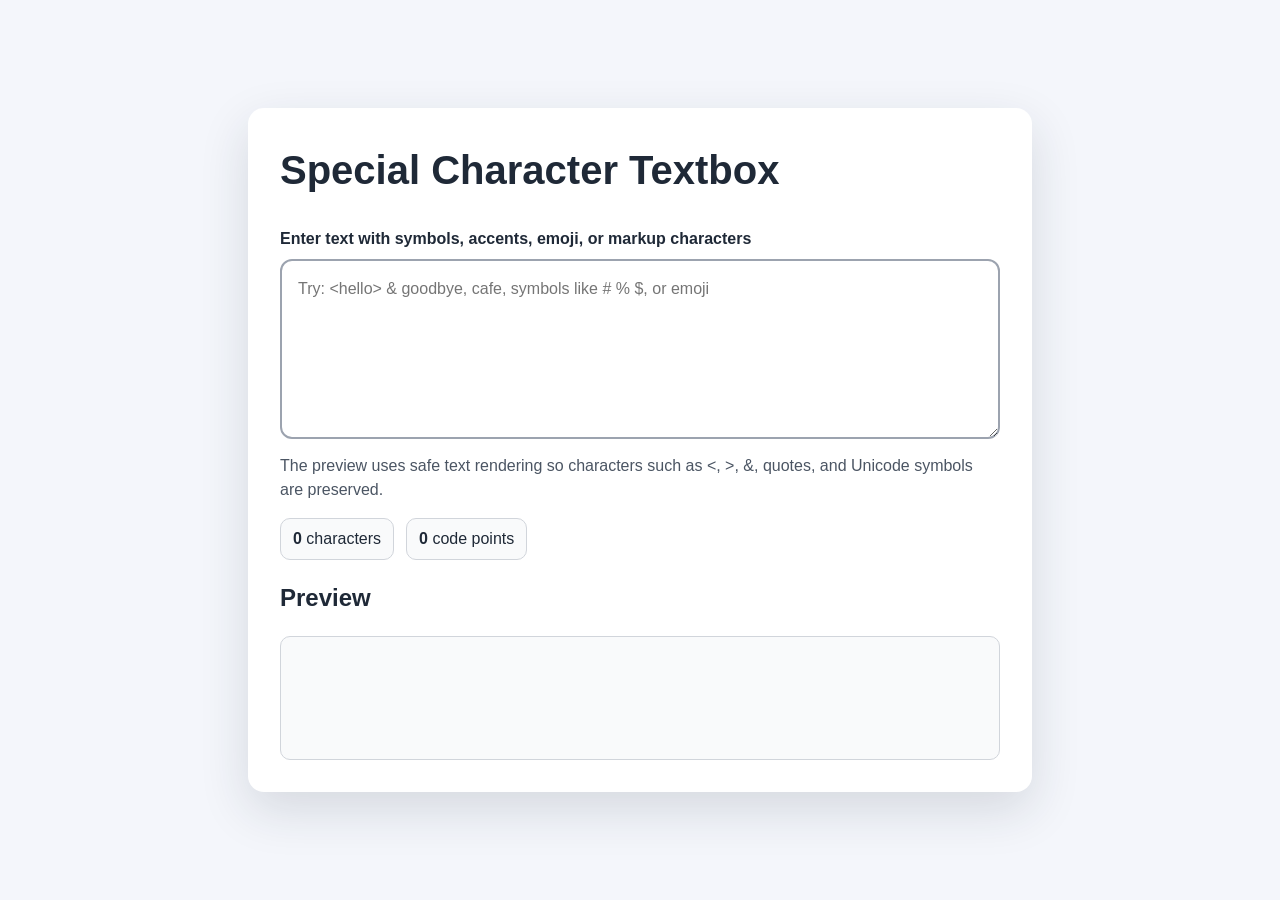
==== commit 9540d485: "Add special character textbox Co-authored-by: dylan-test-microsoft <dylan-test-microsoft@users.norep" ====
--- a/index.html
+++ b/index.html
@@ -1,61 +1,156 @@
-<!doctype html>
+<!DOCTYPE html>
 <html lang="en">
-  <head>
-    <meta charset="utf-8">
-    <meta name="viewport" content="width=device-width, initial-scale=1">
-    <title>Sign in</title>
-    <link rel="stylesheet" href="styles.css">
-  </head>
-  <body>
-    <main class="page-shell">
-      <section class="login-card" aria-labelledby="login-title">
-        <p class="eyebrow">Secure access</p>
-        <h1 id="login-title">Welcome back</h1>
-        <p class="intro">Enter your credentials to continue to your account.</p>
+<head>
+  <meta charset="UTF-8">
+  <meta name="viewport" content="width=device-width, initial-scale=1.0">
+  <title>Special Character Textbox</title>
+  <style>
+    :root {
+      color-scheme: light dark;
+      font-family: Arial, Helvetica, sans-serif;
+      line-height: 1.5;
+    }
 
-        <form id="login-form" class="login-form" novalidate>
-          <div class="field">
-            <label for="username">Username</label>
-            <input
-              id="username"
-              name="username"
-              type="text"
-              autocomplete="username"
-              aria-describedby="username-error"
-              required
-            >
-            <p class="error-message" id="username-error"></p>
-          </div>
+    body {
+      margin: 0;
+      min-height: 100vh;
+      display: grid;
+      place-items: center;
+      background: #f4f6fb;
+      color: #1f2937;
+    }
 
-          <div class="field">
-            <label for="password">Password</label>
-            <input
-              id="password"
-              name="password"
-              type="password"
-              autocomplete="current-password"
-              aria-describedby="password-error"
-              required
-            >
-            <p class="error-message" id="password-error"></p>
-          </div>
+    main {
+      width: min(92vw, 720px);
+      padding: 2rem;
+      border-radius: 16px;
+      background: #ffffff;
+      box-shadow: 0 18px 50px rgba(31, 41, 55, 0.14);
+    }
 
-          <button
-            class="login-button"
-            id="login-button"
-            type="submit"
-            aria-describedby="login-status"
-          >
-            <span id="login-button-label">Log in</span>
-          </button>
+    h1 {
+      margin-top: 0;
+      font-size: clamp(1.75rem, 4vw, 2.5rem);
+    }
 
-          <p class="login-status" id="login-status" role="status" aria-live="polite">
-            Enter your credentials to continue.
-          </p>
-        </form>
-      </section>
-    </main>
+    label {
+      display: block;
+      margin-bottom: 0.5rem;
+      font-weight: 700;
+    }
 
-    <script src="script.js"></script>
-  </body>
+    textarea {
+      box-sizing: border-box;
+      width: 100%;
+      min-height: 180px;
+      padding: 1rem;
+      border: 2px solid #9ca3af;
+      border-radius: 12px;
+      font: 1rem/1.5 "Segoe UI", "Noto Sans", Arial, sans-serif;
+      resize: vertical;
+    }
+
+    textarea:focus {
+      border-color: #2563eb;
+      outline: 3px solid rgba(37, 99, 235, 0.18);
+    }
+
+    .hint {
+      margin-top: 0.5rem;
+      color: #4b5563;
+    }
+
+    .stats {
+      display: flex;
+      flex-wrap: wrap;
+      gap: 0.75rem;
+      margin: 1rem 0;
+      padding: 0;
+      list-style: none;
+    }
+
+    .stats li,
+    .preview {
+      border: 1px solid #d1d5db;
+      border-radius: 10px;
+      background: #f9fafb;
+    }
+
+    .stats li {
+      padding: 0.5rem 0.75rem;
+    }
+
+    .preview {
+      min-height: 90px;
+      padding: 1rem;
+      white-space: pre-wrap;
+      overflow-wrap: anywhere;
+    }
+
+    @media (prefers-color-scheme: dark) {
+      body {
+        background: #111827;
+        color: #f9fafb;
+      }
+
+      main {
+        background: #1f2937;
+      }
+
+      textarea,
+      .stats li,
+      .preview {
+        background: #111827;
+        color: #f9fafb;
+        border-color: #4b5563;
+      }
+
+      .hint {
+        color: #d1d5db;
+      }
+    }
+  </style>
+</head>
+<body>
+  <main>
+    <h1>Special Character Textbox</h1>
+    <label for="special-text">Enter text with symbols, accents, emoji, or markup characters</label>
+    <textarea
+      id="special-text"
+      name="special-text"
+      autocomplete="off"
+      spellcheck="true"
+      placeholder="Try: &lt;hello&gt; &amp; goodbye, cafe, symbols like # % $, or emoji"
+    ></textarea>
+    <p class="hint">
+      The preview uses safe text rendering so characters such as &lt;, &gt;, &amp;, quotes, and Unicode symbols are preserved.
+    </p>
+
+    <ul class="stats" aria-live="polite">
+      <li><strong id="character-count">0</strong> characters</li>
+      <li><strong id="code-point-count">0</strong> code points</li>
+    </ul>
+
+    <h2>Preview</h2>
+    <div id="preview" class="preview" aria-live="polite"></div>
+  </main>
+
+  <script>
+    const textbox = document.querySelector("#special-text");
+    const preview = document.querySelector("#preview");
+    const characterCount = document.querySelector("#character-count");
+    const codePointCount = document.querySelector("#code-point-count");
+
+    function updatePreview() {
+      const value = textbox.value;
+
+      preview.textContent = value;
+      characterCount.textContent = value.length;
+      codePointCount.textContent = Array.from(value).length;
+    }
+
+    textbox.addEventListener("input", updatePreview);
+    updatePreview();
+  </script>
+</body>
 </html>
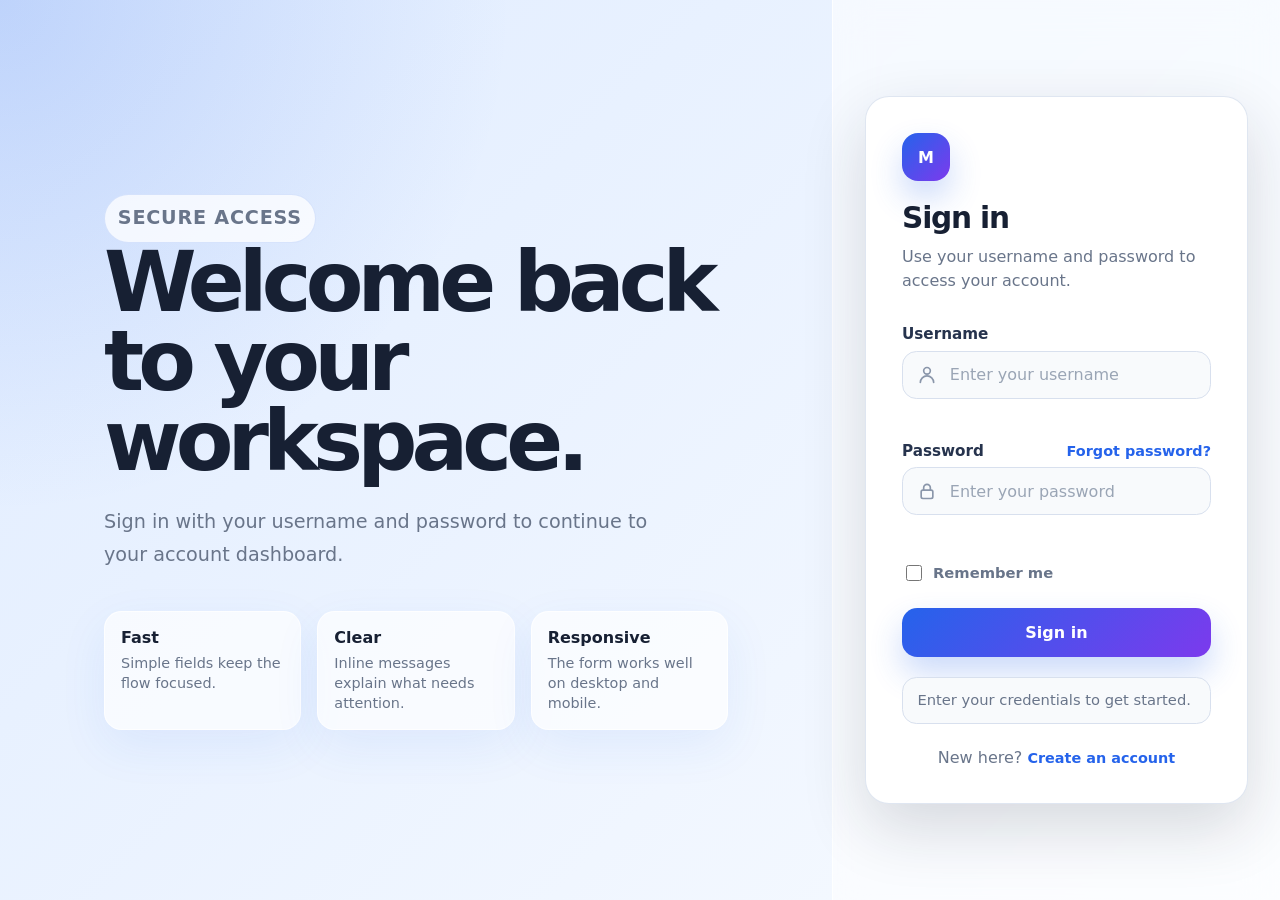
==== commit 7f7f1430: "Merge 9bdd2fb8af51da03457b80bcf0bfccfbf4b286da into 0d230b6737d601442dc420fa81d6dc9238557b15" ====
--- a/index.html
+++ b/index.html
@@ -1,156 +1,111 @@
-<!DOCTYPE html>
+<!doctype html>
 <html lang="en">
-<head>
-  <meta charset="UTF-8">
-  <meta name="viewport" content="width=device-width, initial-scale=1.0">
-  <title>Special Character Textbox</title>
-  <style>
-    :root {
-      color-scheme: light dark;
-      font-family: Arial, Helvetica, sans-serif;
-      line-height: 1.5;
-    }
+  <head>
+    <meta charset="utf-8">
+    <meta name="viewport" content="width=device-width, initial-scale=1">
+    <title>Sign in</title>
+    <link rel="stylesheet" href="styles.css">
+  </head>
+  <body>
+    <main class="page-shell">
+      <section class="hero-panel" aria-labelledby="hero-title">
+        <div class="hero-content">
+          <p class="eyebrow">Secure access</p>
+          <h1 id="hero-title">Welcome back to your workspace.</h1>
+          <p>
+            Sign in with your username and password to continue to your account
+            dashboard.
+          </p>
 
-    body {
-      margin: 0;
-      min-height: 100vh;
-      display: grid;
-      place-items: center;
-      background: #f4f6fb;
-      color: #1f2937;
-    }
+          <ul class="feature-list" aria-label="Login benefits">
+            <li>
+              <strong>Fast</strong>
+              <span>Simple fields keep the flow focused.</span>
+            </li>
+            <li>
+              <strong>Clear</strong>
+              <span>Inline messages explain what needs attention.</span>
+            </li>
+            <li>
+              <strong>Responsive</strong>
+              <span>The form works well on desktop and mobile.</span>
+            </li>
+          </ul>
+        </div>
+      </section>
 
-    main {
-      width: min(92vw, 720px);
-      padding: 2rem;
-      border-radius: 16px;
-      background: #ffffff;
-      box-shadow: 0 18px 50px rgba(31, 41, 55, 0.14);
-    }
+      <section class="login-panel" aria-labelledby="login-title">
+        <div class="login-card">
+          <div class="card-header">
+            <div class="logo-mark" aria-hidden="true">M</div>
+            <h2 id="login-title">Sign in</h2>
+            <p>Use your username and password to access your account.</p>
+          </div>
 
-    h1 {
-      margin-top: 0;
-      font-size: clamp(1.75rem, 4vw, 2.5rem);
-    }
+          <form id="login-form" class="login-form" novalidate>
+            <div class="field">
+              <label for="username">Username</label>
+              <div class="input-wrap">
+                <svg aria-hidden="true" width="20" height="20" viewBox="0 0 24 24" fill="none">
+                  <path d="M20 21a8 8 0 0 0-16 0" stroke="currentColor" stroke-width="2" stroke-linecap="round"/>
+                  <circle cx="12" cy="7" r="4" stroke="currentColor" stroke-width="2"/>
+                </svg>
+                <input
+                  id="username"
+                  name="username"
+                  type="text"
+                  autocomplete="username"
+                  placeholder="Enter your username"
+                  aria-describedby="username-error"
+                  required
+                >
+              </div>
+              <p class="error-message" id="username-error"></p>
+            </div>
 
-    label {
-      display: block;
-      margin-bottom: 0.5rem;
-      font-weight: 700;
-    }
+            <div class="field">
+              <div class="field-row">
+                <label for="password">Password</label>
+                <a class="text-link" href="#">Forgot password?</a>
+              </div>
+              <div class="input-wrap">
+                <svg aria-hidden="true" width="20" height="20" viewBox="0 0 24 24" fill="none">
+                  <rect x="5" y="11" width="14" height="10" rx="2" stroke="currentColor" stroke-width="2"/>
+                  <path d="M8 11V8a4 4 0 0 1 8 0v3" stroke="currentColor" stroke-width="2" stroke-linecap="round"/>
+                </svg>
+                <input
+                  id="password"
+                  name="password"
+                  type="password"
+                  autocomplete="current-password"
+                  placeholder="Enter your password"
+                  aria-describedby="password-error"
+                  required
+                >
+              </div>
+              <p class="error-message" id="password-error"></p>
+            </div>
 
-    textarea {
-      box-sizing: border-box;
-      width: 100%;
-      min-height: 180px;
-      padding: 1rem;
-      border: 2px solid #9ca3af;
-      border-radius: 12px;
-      font: 1rem/1.5 "Segoe UI", "Noto Sans", Arial, sans-serif;
-      resize: vertical;
-    }
+            <div class="form-options">
+              <label class="remember-me">
+                <input type="checkbox" name="remember">
+                Remember me
+              </label>
+            </div>
 
-    textarea:focus {
-      border-color: #2563eb;
-      outline: 3px solid rgba(37, 99, 235, 0.18);
-    }
+            <button class="submit-button" type="submit">Sign in</button>
+            <p class="status-message" id="status-message" role="status" aria-live="polite">
+              Enter your credentials to get started.
+            </p>
+          </form>
 
-    .hint {
-      margin-top: 0.5rem;
-      color: #4b5563;
-    }
+          <p class="signup-copy">
+            New here? <a class="text-link" href="#">Create an account</a>
+          </p>
+        </div>
+      </section>
+    </main>
 
-    .stats {
-      display: flex;
-      flex-wrap: wrap;
-      gap: 0.75rem;
-      margin: 1rem 0;
-      padding: 0;
-      list-style: none;
-    }
-
-    .stats li,
-    .preview {
-      border: 1px solid #d1d5db;
-      border-radius: 10px;
-      background: #f9fafb;
-    }
-
-    .stats li {
-      padding: 0.5rem 0.75rem;
-    }
-
-    .preview {
-      min-height: 90px;
-      padding: 1rem;
-      white-space: pre-wrap;
-      overflow-wrap: anywhere;
-    }
-
-    @media (prefers-color-scheme: dark) {
-      body {
-        background: #111827;
-        color: #f9fafb;
-      }
-
-      main {
-        background: #1f2937;
-      }
-
-      textarea,
-      .stats li,
-      .preview {
-        background: #111827;
-        color: #f9fafb;
-        border-color: #4b5563;
-      }
-
-      .hint {
-        color: #d1d5db;
-      }
-    }
-  </style>
-</head>
-<body>
-  <main>
-    <h1>Special Character Textbox</h1>
-    <label for="special-text">Enter text with symbols, accents, emoji, or markup characters</label>
-    <textarea
-      id="special-text"
-      name="special-text"
-      autocomplete="off"
-      spellcheck="true"
-      placeholder="Try: &lt;hello&gt; &amp; goodbye, cafe, symbols like # % $, or emoji"
-    ></textarea>
-    <p class="hint">
-      The preview uses safe text rendering so characters such as &lt;, &gt;, &amp;, quotes, and Unicode symbols are preserved.
-    </p>
-
-    <ul class="stats" aria-live="polite">
-      <li><strong id="character-count">0</strong> characters</li>
-      <li><strong id="code-point-count">0</strong> code points</li>
-    </ul>
-
-    <h2>Preview</h2>
-    <div id="preview" class="preview" aria-live="polite"></div>
-  </main>
-
-  <script>
-    const textbox = document.querySelector("#special-text");
-    const preview = document.querySelector("#preview");
-    const characterCount = document.querySelector("#character-count");
-    const codePointCount = document.querySelector("#code-point-count");
-
-    function updatePreview() {
-      const value = textbox.value;
-
-      preview.textContent = value;
-      characterCount.textContent = value.length;
-      codePointCount.textContent = Array.from(value).length;
-    }
-
-    textbox.addEventListener("input", updatePreview);
-    updatePreview();
-  </script>
-</body>
+    <script src="script.js"></script>
+  </body>
 </html>
--- a/styles.css
+++ b/styles.css
@@ -0,0 +1,362 @@
+:root {
+  color-scheme: light;
+  --bg-start: #e0ecff;
+  --bg-end: #f8fbff;
+  --card: #ffffff;
+  --text: #172033;
+  --muted: #69758a;
+  --primary: #2563eb;
+  --primary-dark: #1d4ed8;
+  --primary-soft: #dbeafe;
+  --border: #d8e0ee;
+  --danger: #b91c1c;
+  --danger-bg: #fee2e2;
+  --success: #166534;
+  --success-bg: #dcfce7;
+  font-family:
+    Inter, ui-sans-serif, system-ui, -apple-system, BlinkMacSystemFont, "Segoe UI",
+    sans-serif;
+}
+
+* {
+  box-sizing: border-box;
+}
+
+body {
+  min-height: 100vh;
+  margin: 0;
+  color: var(--text);
+  background:
+    radial-gradient(circle at top left, rgba(37, 99, 235, 0.18), transparent 32rem),
+    linear-gradient(135deg, var(--bg-start), var(--bg-end));
+}
+
+button,
+input {
+  font: inherit;
+}
+
+.page-shell {
+  display: grid;
+  grid-template-columns: minmax(0, 1fr) minmax(22rem, 28rem);
+  min-height: 100vh;
+}
+
+.hero-panel {
+  display: flex;
+  align-items: center;
+  justify-content: center;
+  padding: 4rem;
+}
+
+.hero-content {
+  max-width: 39rem;
+}
+
+.eyebrow {
+  display: inline-flex;
+  align-items: center;
+  gap: 0.5rem;
+  margin: 0 0 1.25rem;
+  padding: 0.45rem 0.8rem;
+  color: var(--primary-dark);
+  background: rgba(255, 255, 255, 0.75);
+  border: 1px solid rgba(37, 99, 235, 0.15);
+  border-radius: 999px;
+  font-size: 0.85rem;
+  font-weight: 700;
+  letter-spacing: 0.04em;
+  text-transform: uppercase;
+}
+
+.hero-content h1 {
+  margin: 0;
+  font-size: clamp(2.5rem, 7vw, 5.25rem);
+  line-height: 0.95;
+  letter-spacing: -0.07em;
+}
+
+.hero-content p {
+  max-width: 34rem;
+  margin: 1.5rem 0 0;
+  color: var(--muted);
+  font-size: clamp(1rem, 2vw, 1.2rem);
+  line-height: 1.7;
+}
+
+.feature-list {
+  display: grid;
+  grid-template-columns: repeat(3, minmax(0, 1fr));
+  gap: 1rem;
+  margin: 2.5rem 0 0;
+  padding: 0;
+  list-style: none;
+}
+
+.feature-list li {
+  padding: 1rem;
+  background: rgba(255, 255, 255, 0.66);
+  border: 1px solid rgba(255, 255, 255, 0.75);
+  border-radius: 1.1rem;
+  box-shadow: 0 1rem 3rem rgba(37, 99, 235, 0.08);
+}
+
+.feature-list strong {
+  display: block;
+  margin-bottom: 0.35rem;
+}
+
+.feature-list span {
+  color: var(--muted);
+  font-size: 0.9rem;
+  line-height: 1.4;
+}
+
+.login-panel {
+  display: flex;
+  align-items: center;
+  justify-content: center;
+  padding: 2rem;
+  background: rgba(255, 255, 255, 0.55);
+  backdrop-filter: blur(18px);
+  border-left: 1px solid rgba(255, 255, 255, 0.8);
+}
+
+.login-card {
+  width: min(100%, 26rem);
+  padding: clamp(1.5rem, 4vw, 2.25rem);
+  background: var(--card);
+  border: 1px solid rgba(216, 224, 238, 0.8);
+  border-radius: 1.5rem;
+  box-shadow: 0 1.5rem 4rem rgba(23, 32, 51, 0.16);
+}
+
+.card-header {
+  margin-bottom: 2rem;
+}
+
+.logo-mark {
+  display: inline-grid;
+  place-items: center;
+  width: 3rem;
+  height: 3rem;
+  margin-bottom: 1.25rem;
+  color: #ffffff;
+  background: linear-gradient(135deg, #2563eb, #7c3aed);
+  border-radius: 1rem;
+  font-weight: 800;
+  box-shadow: 0 1rem 2rem rgba(37, 99, 235, 0.24);
+}
+
+.card-header h2 {
+  margin: 0;
+  font-size: 1.85rem;
+  letter-spacing: -0.04em;
+}
+
+.card-header p {
+  margin: 0.65rem 0 0;
+  color: var(--muted);
+  line-height: 1.5;
+}
+
+.login-form {
+  display: grid;
+  gap: 1rem;
+}
+
+.field {
+  display: grid;
+  gap: 0.45rem;
+}
+
+.field-row {
+  display: flex;
+  align-items: center;
+  justify-content: space-between;
+  gap: 1rem;
+}
+
+label {
+  color: #26334d;
+  font-size: 0.95rem;
+  font-weight: 700;
+}
+
+.text-link {
+  color: var(--primary);
+  font-size: 0.9rem;
+  font-weight: 700;
+  text-decoration: none;
+}
+
+.text-link:hover {
+  text-decoration: underline;
+}
+
+.input-wrap {
+  display: flex;
+  align-items: center;
+  gap: 0.65rem;
+  padding: 0.8rem 0.9rem;
+  background: #f8fafc;
+  border: 1px solid var(--border);
+  border-radius: 0.9rem;
+  transition:
+    border-color 160ms ease,
+    box-shadow 160ms ease,
+    background 160ms ease;
+}
+
+.input-wrap:focus-within {
+  background: #ffffff;
+  border-color: var(--primary);
+  box-shadow: 0 0 0 4px rgba(37, 99, 235, 0.13);
+}
+
+.input-wrap svg {
+  flex: 0 0 auto;
+  color: #8a96aa;
+}
+
+.input-wrap input {
+  width: 100%;
+  min-width: 0;
+  color: var(--text);
+  background: transparent;
+  border: 0;
+  outline: 0;
+}
+
+.input-wrap input::placeholder {
+  color: #9aa5b5;
+}
+
+.input-wrap input[aria-invalid="true"] {
+  color: var(--danger);
+}
+
+.error-message {
+  min-height: 1.2rem;
+  margin: 0;
+  color: var(--danger);
+  font-size: 0.85rem;
+  line-height: 1.35;
+}
+
+.form-options {
+  display: flex;
+  align-items: center;
+  justify-content: space-between;
+  gap: 1rem;
+  margin: 0.25rem 0;
+}
+
+.remember-me {
+  display: inline-flex;
+  align-items: center;
+  gap: 0.5rem;
+  color: var(--muted);
+  font-size: 0.92rem;
+  font-weight: 600;
+}
+
+.remember-me input {
+  width: 1rem;
+  height: 1rem;
+  accent-color: var(--primary);
+}
+
+.submit-button {
+  display: inline-flex;
+  align-items: center;
+  justify-content: center;
+  gap: 0.55rem;
+  width: 100%;
+  min-height: 3.1rem;
+  margin-top: 0.25rem;
+  color: #ffffff;
+  background: linear-gradient(135deg, var(--primary), #7c3aed);
+  border: 0;
+  border-radius: 0.95rem;
+  box-shadow: 0 1rem 2rem rgba(37, 99, 235, 0.24);
+  cursor: pointer;
+  font-weight: 800;
+  transition:
+    transform 160ms ease,
+    box-shadow 160ms ease,
+    filter 160ms ease;
+}
+
+.submit-button:hover:not(:disabled) {
+  box-shadow: 0 1.2rem 2.5rem rgba(37, 99, 235, 0.3);
+  filter: saturate(1.08);
+  transform: translateY(-1px);
+}
+
+.submit-button:active {
+  transform: translateY(0);
+}
+
+.submit-button:disabled {
+  cursor: wait;
+  filter: grayscale(0.2);
+  opacity: 0.72;
+}
+
+.status-message {
+  min-height: 2.75rem;
+  margin: 0.25rem 0 0;
+  padding: 0.75rem 0.9rem;
+  color: var(--muted);
+  background: #f8fafc;
+  border: 1px solid var(--border);
+  border-radius: 0.9rem;
+  font-size: 0.92rem;
+  line-height: 1.4;
+}
+
+.status-message.error {
+  color: var(--danger);
+  background: var(--danger-bg);
+  border-color: rgba(185, 28, 28, 0.2);
+}
+
+.status-message.success {
+  color: var(--success);
+  background: var(--success-bg);
+  border-color: rgba(22, 101, 52, 0.2);
+}
+
+.signup-copy {
+  margin: 1.5rem 0 0;
+  color: var(--muted);
+  text-align: center;
+}
+
+@media (max-width: 58rem) {
+  .page-shell {
+    grid-template-columns: 1fr;
+  }
+
+  .hero-panel {
+    padding: 3rem 1.25rem 1.5rem;
+  }
+
+  .login-panel {
+    padding: 1.5rem 1.25rem 3rem;
+    border-left: 0;
+  }
+}
+
+@media (max-width: 42rem) {
+  .feature-list {
+    grid-template-columns: 1fr;
+  }
+
+  .form-options {
+    align-items: flex-start;
+    flex-direction: column;
+    gap: 0.7rem;
+  }
+}
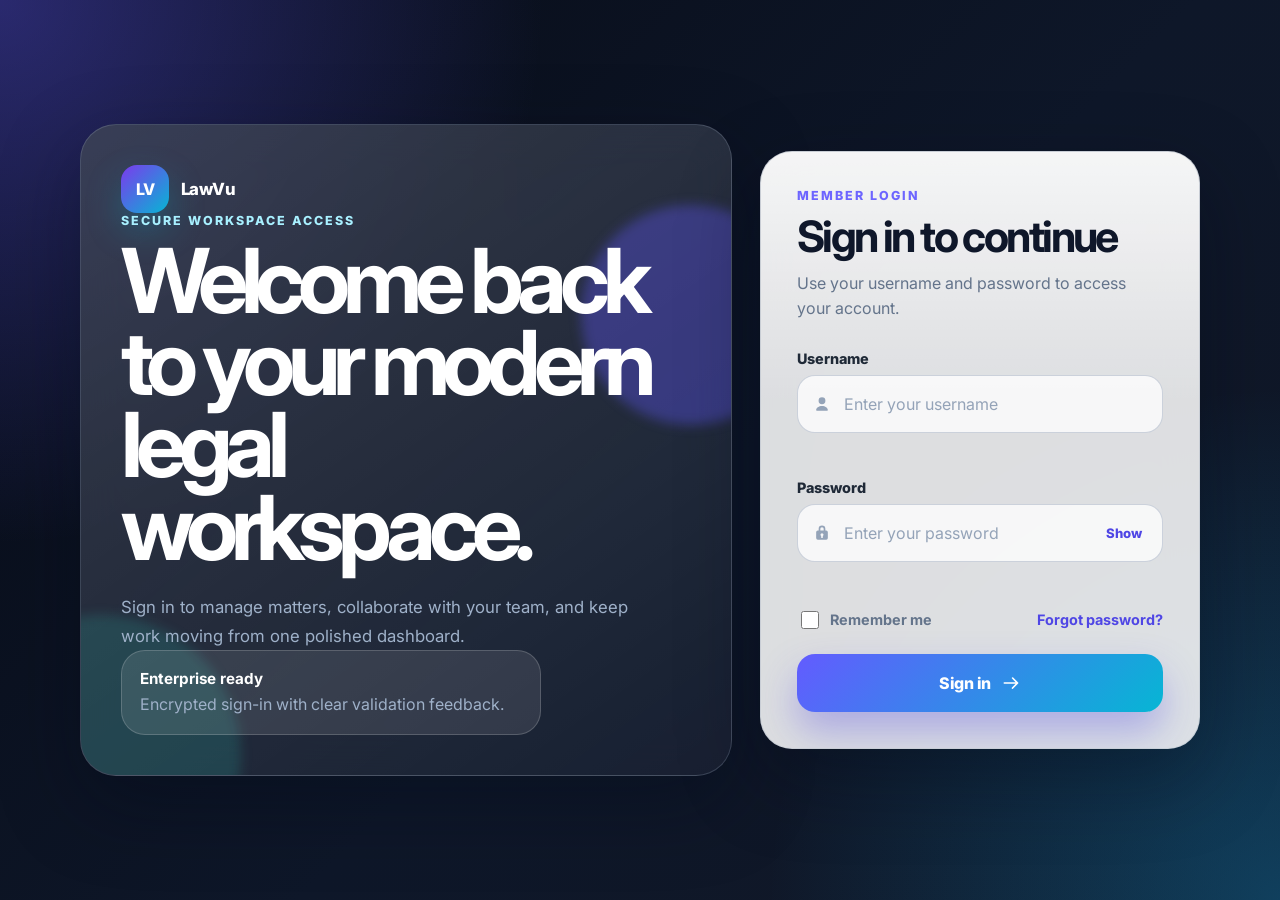
==== commit 9a417541: "Add modern login page Co-authored-by: dylan-test-microsoft <dylan-test-microsoft@users.noreply.githu" ====
--- a/index.html
+++ b/index.html
@@ -1,108 +1,123 @@
 <!doctype html>
 <html lang="en">
   <head>
-    <meta charset="utf-8">
-    <meta name="viewport" content="width=device-width, initial-scale=1">
-    <title>Sign in</title>
-    <link rel="stylesheet" href="styles.css">
+    <meta charset="utf-8" />
+    <meta name="viewport" content="width=device-width, initial-scale=1" />
+    <title>Modern Login</title>
+    <link rel="preconnect" href="https://fonts.googleapis.com" />
+    <link rel="preconnect" href="https://fonts.gstatic.com" crossorigin />
+    <link
+      href="https://fonts.googleapis.com/css2?family=Inter:wght@400;500;600;700;800&display=swap"
+      rel="stylesheet"
+    />
+    <link rel="stylesheet" href="styles.css" />
   </head>
   <body>
-    <main class="page-shell">
-      <section class="hero-panel" aria-labelledby="hero-title">
-        <div class="hero-content">
-          <p class="eyebrow">Secure access</p>
-          <h1 id="hero-title">Welcome back to your workspace.</h1>
+    <main class="login-shell">
+      <section class="hero-panel" aria-label="Welcome">
+        <div class="brand">
+          <span class="brand-mark" aria-hidden="true">LV</span>
+          <span class="brand-name">LawVu</span>
+        </div>
+
+        <div class="hero-copy">
+          <p class="eyebrow">Secure workspace access</p>
+          <h1>Welcome back to your modern legal workspace.</h1>
           <p>
-            Sign in with your username and password to continue to your account
-            dashboard.
+            Sign in to manage matters, collaborate with your team, and keep work
+            moving from one polished dashboard.
           </p>
+        </div>
 
-          <ul class="feature-list" aria-label="Login benefits">
-            <li>
-              <strong>Fast</strong>
-              <span>Simple fields keep the flow focused.</span>
-            </li>
-            <li>
-              <strong>Clear</strong>
-              <span>Inline messages explain what needs attention.</span>
-            </li>
-            <li>
-              <strong>Responsive</strong>
-              <span>The form works well on desktop and mobile.</span>
-            </li>
-          </ul>
+        <div class="trust-card">
+          <div>
+            <strong>Enterprise ready</strong>
+            <span>Encrypted sign-in with clear validation feedback.</span>
+          </div>
         </div>
       </section>
 
-      <section class="login-panel" aria-labelledby="login-title">
-        <div class="login-card">
-          <div class="card-header">
-            <div class="logo-mark" aria-hidden="true">M</div>
-            <h2 id="login-title">Sign in</h2>
-            <p>Use your username and password to access your account.</p>
+      <section class="login-card" aria-labelledby="login-title">
+        <div class="card-header">
+          <p class="eyebrow">Member login</p>
+          <h2 id="login-title">Sign in to continue</h2>
+          <p>Use your username and password to access your account.</p>
+        </div>
+
+        <form id="loginForm" novalidate>
+          <div class="form-field">
+            <label for="username">Username</label>
+            <div class="input-wrap">
+              <span class="input-icon" aria-hidden="true">
+                <svg viewBox="0 0 24 24" focusable="false">
+                  <path
+                    d="M12 12.2a4.1 4.1 0 1 0 0-8.2 4.1 4.1 0 0 0 0 8.2Zm0 2.1c-3.8 0-7 2.2-7 5 0 .4.3.7.7.7h12.6c.4 0 .7-.3.7-.7 0-2.8-3.2-5-7-5Z"
+                  />
+                </svg>
+              </span>
+              <input
+                id="username"
+                name="username"
+                type="text"
+                autocomplete="username"
+                placeholder="Enter your username"
+                minlength="3"
+                required
+              />
+            </div>
+            <p class="field-error" id="usernameError" aria-live="polite"></p>
           </div>
 
-          <form id="login-form" class="login-form" novalidate>
-            <div class="field">
-              <label for="username">Username</label>
-              <div class="input-wrap">
-                <svg aria-hidden="true" width="20" height="20" viewBox="0 0 24 24" fill="none">
-                  <path d="M20 21a8 8 0 0 0-16 0" stroke="currentColor" stroke-width="2" stroke-linecap="round"/>
-                  <circle cx="12" cy="7" r="4" stroke="currentColor" stroke-width="2"/>
+          <div class="form-field">
+            <label for="password">Password</label>
+            <div class="input-wrap">
+              <span class="input-icon" aria-hidden="true">
+                <svg viewBox="0 0 24 24" focusable="false">
+                  <path
+                    d="M17 9h-1V7a4 4 0 0 0-8 0v2H7a2 2 0 0 0-2 2v7a2 2 0 0 0 2 2h10a2 2 0 0 0 2-2v-7a2 2 0 0 0-2-2Zm-7-2a2 2 0 1 1 4 0v2h-4V7Zm3 8.7V17a1 1 0 1 1-2 0v-1.3a1.8 1.8 0 1 1 2 0Z"
+                  />
                 </svg>
-                <input
-                  id="username"
-                  name="username"
-                  type="text"
-                  autocomplete="username"
-                  placeholder="Enter your username"
-                  aria-describedby="username-error"
-                  required
-                >
-              </div>
-              <p class="error-message" id="username-error"></p>
+              </span>
+              <input
+                id="password"
+                name="password"
+                type="password"
+                autocomplete="current-password"
+                placeholder="Enter your password"
+                minlength="6"
+                required
+              />
+              <button
+                class="password-toggle"
+                type="button"
+                aria-label="Show password"
+                aria-pressed="false"
+              >
+                Show
+              </button>
             </div>
+            <p class="field-error" id="passwordError" aria-live="polite"></p>
+          </div>
 
-            <div class="field">
-              <div class="field-row">
-                <label for="password">Password</label>
-                <a class="text-link" href="#">Forgot password?</a>
-              </div>
-              <div class="input-wrap">
-                <svg aria-hidden="true" width="20" height="20" viewBox="0 0 24 24" fill="none">
-                  <rect x="5" y="11" width="14" height="10" rx="2" stroke="currentColor" stroke-width="2"/>
-                  <path d="M8 11V8a4 4 0 0 1 8 0v3" stroke="currentColor" stroke-width="2" stroke-linecap="round"/>
-                </svg>
-                <input
-                  id="password"
-                  name="password"
-                  type="password"
-                  autocomplete="current-password"
-                  placeholder="Enter your password"
-                  aria-describedby="password-error"
-                  required
-                >
-              </div>
-              <p class="error-message" id="password-error"></p>
-            </div>
+          <div class="form-options">
+            <label class="remember-me">
+              <input type="checkbox" name="remember" />
+              <span>Remember me</span>
+            </label>
+            <a href="#" aria-label="Reset your password">Forgot password?</a>
+          </div>
 
-            <div class="form-options">
-              <label class="remember-me">
-                <input type="checkbox" name="remember">
-                Remember me
-              </label>
-            </div>
+          <button class="submit-button" type="submit">
+            <span>Sign in</span>
+            <svg viewBox="0 0 24 24" aria-hidden="true" focusable="false">
+              <path
+                d="M13.2 5.3a1 1 0 0 1 1.4 0l6 6a1 1 0 0 1 0 1.4l-6 6a1 1 0 1 1-1.4-1.4l4.3-4.3H4a1 1 0 1 1 0-2h13.5l-4.3-4.3a1 1 0 0 1 0-1.4Z"
+              />
+            </svg>
+          </button>
 
-            <button class="submit-button" type="submit">Sign in</button>
-            <p class="status-message" id="status-message" role="status" aria-live="polite">
-              Enter your credentials to get started.
-            </p>
-          </form>
-
-          <p class="signup-copy">
-            New here? <a class="text-link" href="#">Create an account</a>
-          </p>
-        </div>
+          <p class="form-message" id="formMessage" role="status" aria-live="polite"></p>
+        </form>
       </section>
     </main>
 
--- a/styles.css
+++ b/styles.css
@@ -1,21 +1,17 @@
 :root {
-  color-scheme: light;
-  --bg-start: #e0ecff;
-  --bg-end: #f8fbff;
-  --card: #ffffff;
-  --text: #172033;
-  --muted: #69758a;
-  --primary: #2563eb;
-  --primary-dark: #1d4ed8;
-  --primary-soft: #dbeafe;
-  --border: #d8e0ee;
-  --danger: #b91c1c;
-  --danger-bg: #fee2e2;
-  --success: #166534;
-  --success-bg: #dcfce7;
-  font-family:
-    Inter, ui-sans-serif, system-ui, -apple-system, BlinkMacSystemFont, "Segoe UI",
-    sans-serif;
+  --background: #08111f;
+  --card: rgba(255, 255, 255, 0.86);
+  --card-strong: #ffffff;
+  --text: #111827;
+  --muted: #64748b;
+  --muted-dark: #9fb1c9;
+  --primary: #635bff;
+  --primary-dark: #4f46e5;
+  --primary-soft: rgba(99, 91, 255, 0.12);
+  --success: #059669;
+  --danger: #dc2626;
+  --border: rgba(148, 163, 184, 0.28);
+  --shadow: 0 28px 80px rgba(2, 8, 23, 0.35);
 }
 
 * {
@@ -25,10 +21,18 @@
 body {
   min-height: 100vh;
   margin: 0;
+  font-family:
+    Inter,
+    system-ui,
+    -apple-system,
+    BlinkMacSystemFont,
+    "Segoe UI",
+    sans-serif;
   color: var(--text);
   background:
-    radial-gradient(circle at top left, rgba(37, 99, 235, 0.18), transparent 32rem),
-    linear-gradient(135deg, var(--bg-start), var(--bg-end));
+    radial-gradient(circle at top left, rgba(99, 91, 255, 0.38), transparent 34rem),
+    radial-gradient(circle at bottom right, rgba(14, 165, 233, 0.28), transparent 32rem),
+    linear-gradient(135deg, #070b16 0%, #0e1729 55%, #111827 100%);
 }
 
 button,
@@ -36,234 +40,292 @@
   font: inherit;
 }
 
-.page-shell {
+a {
+  color: var(--primary-dark);
+  font-weight: 700;
+  text-decoration: none;
+}
+
+a:hover {
+  text-decoration: underline;
+}
+
+.login-shell {
+  width: min(1120px, calc(100% - 32px));
+  min-height: 100vh;
+  margin: 0 auto;
   display: grid;
-  grid-template-columns: minmax(0, 1fr) minmax(22rem, 28rem);
-  min-height: 100vh;
+  grid-template-columns: minmax(0, 1fr) minmax(360px, 440px);
+  align-items: center;
+  gap: 28px;
+  padding: 48px 0;
+}
+
+.hero-panel,
+.login-card {
+  position: relative;
+  overflow: hidden;
+  border: 1px solid var(--border);
+  box-shadow: var(--shadow);
+  backdrop-filter: blur(22px);
 }
 
 .hero-panel {
+  min-height: 640px;
   display: flex;
-  align-items: center;
-  justify-content: center;
-  padding: 4rem;
-}
-
-.hero-content {
-  max-width: 39rem;
+  flex-direction: column;
+  justify-content: space-between;
+  padding: 40px;
+  color: #fff;
+  border-radius: 36px;
+  background:
+    linear-gradient(145deg, rgba(255, 255, 255, 0.16), rgba(255, 255, 255, 0.04)),
+    rgba(15, 23, 42, 0.7);
+}
+
+.hero-panel::before,
+.hero-panel::after {
+  position: absolute;
+  content: "";
+  border-radius: 999px;
+  filter: blur(6px);
+}
+
+.hero-panel::before {
+  width: 220px;
+  height: 220px;
+  right: -70px;
+  top: 80px;
+  background: rgba(99, 91, 255, 0.35);
+}
+
+.hero-panel::after {
+  width: 280px;
+  height: 280px;
+  left: -120px;
+  bottom: -120px;
+  background: rgba(45, 212, 191, 0.16);
+}
+
+.brand,
+.hero-copy,
+.trust-card,
+.login-card > * {
+  position: relative;
+  z-index: 1;
+}
+
+.brand {
+  display: inline-flex;
+  align-items: center;
+  gap: 12px;
+  width: fit-content;
+}
+
+.brand-mark {
+  display: grid;
+  width: 48px;
+  height: 48px;
+  place-items: center;
+  border-radius: 16px;
+  color: #fff;
+  font-weight: 800;
+  letter-spacing: -0.05em;
+  background: linear-gradient(135deg, #7c3aed, #06b6d4);
+  box-shadow: 0 16px 36px rgba(6, 182, 212, 0.28);
+}
+
+.brand-name {
+  font-size: 1.05rem;
+  font-weight: 800;
+  letter-spacing: -0.03em;
+}
+
+.hero-copy {
+  max-width: 620px;
 }
 
 .eyebrow {
-  display: inline-flex;
-  align-items: center;
-  gap: 0.5rem;
-  margin: 0 0 1.25rem;
-  padding: 0.45rem 0.8rem;
-  color: var(--primary-dark);
-  background: rgba(255, 255, 255, 0.75);
-  border: 1px solid rgba(37, 99, 235, 0.15);
-  border-radius: 999px;
-  font-size: 0.85rem;
-  font-weight: 700;
-  letter-spacing: 0.04em;
+  margin: 0 0 12px;
+  color: #6d65ff;
+  font-size: 0.78rem;
+  font-weight: 800;
+  letter-spacing: 0.16em;
   text-transform: uppercase;
 }
 
-.hero-content h1 {
+.hero-panel .eyebrow {
+  color: #a8f0ff;
+}
+
+.hero-copy h1 {
   margin: 0;
-  font-size: clamp(2.5rem, 7vw, 5.25rem);
-  line-height: 0.95;
-  letter-spacing: -0.07em;
-}
-
-.hero-content p {
-  max-width: 34rem;
-  margin: 1.5rem 0 0;
-  color: var(--muted);
-  font-size: clamp(1rem, 2vw, 1.2rem);
+  font-size: clamp(2.8rem, 7vw, 5.8rem);
+  line-height: 0.92;
+  letter-spacing: -0.08em;
+}
+
+.hero-copy p:last-child {
+  max-width: 520px;
+  margin: 24px 0 0;
+  color: var(--muted-dark);
+  font-size: 1.05rem;
   line-height: 1.7;
 }
 
-.feature-list {
-  display: grid;
-  grid-template-columns: repeat(3, minmax(0, 1fr));
-  gap: 1rem;
-  margin: 2.5rem 0 0;
-  padding: 0;
-  list-style: none;
-}
-
-.feature-list li {
-  padding: 1rem;
-  background: rgba(255, 255, 255, 0.66);
-  border: 1px solid rgba(255, 255, 255, 0.75);
-  border-radius: 1.1rem;
-  box-shadow: 0 1rem 3rem rgba(37, 99, 235, 0.08);
-}
-
-.feature-list strong {
+.trust-card {
+  display: flex;
+  align-items: center;
+  width: min(100%, 420px);
+  padding: 18px;
+  border: 1px solid rgba(255, 255, 255, 0.18);
+  border-radius: 24px;
+  background: rgba(255, 255, 255, 0.1);
+}
+
+.trust-card strong,
+.trust-card span {
   display: block;
-  margin-bottom: 0.35rem;
-}
-
-.feature-list span {
-  color: var(--muted);
-  font-size: 0.9rem;
-  line-height: 1.4;
-}
-
-.login-panel {
-  display: flex;
-  align-items: center;
-  justify-content: center;
-  padding: 2rem;
-  background: rgba(255, 255, 255, 0.55);
-  backdrop-filter: blur(18px);
-  border-left: 1px solid rgba(255, 255, 255, 0.8);
+}
+
+.trust-card strong {
+  margin-bottom: 4px;
+  font-size: 0.95rem;
+}
+
+.trust-card span {
+  color: var(--muted-dark);
+  line-height: 1.5;
 }
 
 .login-card {
-  width: min(100%, 26rem);
-  padding: clamp(1.5rem, 4vw, 2.25rem);
+  padding: 36px;
+  border-radius: 32px;
   background: var(--card);
-  border: 1px solid rgba(216, 224, 238, 0.8);
-  border-radius: 1.5rem;
-  box-shadow: 0 1.5rem 4rem rgba(23, 32, 51, 0.16);
+}
+
+.login-card::before {
+  position: absolute;
+  inset: 0;
+  content: "";
+  pointer-events: none;
+  background: linear-gradient(180deg, rgba(255, 255, 255, 0.72), transparent 42%);
 }
 
 .card-header {
-  margin-bottom: 2rem;
-}
-
-.logo-mark {
-  display: inline-grid;
-  place-items: center;
-  width: 3rem;
-  height: 3rem;
-  margin-bottom: 1.25rem;
-  color: #ffffff;
-  background: linear-gradient(135deg, #2563eb, #7c3aed);
-  border-radius: 1rem;
-  font-weight: 800;
-  box-shadow: 0 1rem 2rem rgba(37, 99, 235, 0.24);
+  margin-bottom: 28px;
 }
 
 .card-header h2 {
   margin: 0;
-  font-size: 1.85rem;
-  letter-spacing: -0.04em;
-}
-
-.card-header p {
-  margin: 0.65rem 0 0;
+  color: #0f172a;
+  font-size: clamp(2rem, 5vw, 2.7rem);
+  line-height: 1;
+  letter-spacing: -0.06em;
+}
+
+.card-header p:last-child {
+  margin: 12px 0 0;
   color: var(--muted);
-  line-height: 1.5;
-}
-
-.login-form {
+  line-height: 1.6;
+}
+
+form {
   display: grid;
-  gap: 1rem;
-}
-
-.field {
+  gap: 18px;
+}
+
+.form-field {
   display: grid;
-  gap: 0.45rem;
-}
-
-.field-row {
-  display: flex;
-  align-items: center;
-  justify-content: space-between;
-  gap: 1rem;
-}
-
-label {
-  color: #26334d;
-  font-size: 0.95rem;
-  font-weight: 700;
-}
-
-.text-link {
-  color: var(--primary);
+  gap: 8px;
+}
+
+.form-field label {
+  color: #1f2937;
   font-size: 0.9rem;
-  font-weight: 700;
-  text-decoration: none;
-}
-
-.text-link:hover {
-  text-decoration: underline;
+  font-weight: 800;
 }
 
 .input-wrap {
   display: flex;
   align-items: center;
-  gap: 0.65rem;
-  padding: 0.8rem 0.9rem;
-  background: #f8fafc;
-  border: 1px solid var(--border);
-  border-radius: 0.9rem;
+  gap: 10px;
+  min-height: 58px;
+  padding: 0 14px;
+  border: 1px solid rgba(148, 163, 184, 0.45);
+  border-radius: 18px;
+  background: rgba(255, 255, 255, 0.78);
   transition:
-    border-color 160ms ease,
-    box-shadow 160ms ease,
-    background 160ms ease;
+    border-color 180ms ease,
+    box-shadow 180ms ease,
+    background 180ms ease;
 }
 
 .input-wrap:focus-within {
-  background: #ffffff;
-  border-color: var(--primary);
-  box-shadow: 0 0 0 4px rgba(37, 99, 235, 0.13);
-}
-
-.input-wrap svg {
-  flex: 0 0 auto;
-  color: #8a96aa;
+  border-color: rgba(99, 91, 255, 0.85);
+  background: var(--card-strong);
+  box-shadow: 0 0 0 5px var(--primary-soft);
+}
+
+.input-wrap.has-error {
+  border-color: rgba(220, 38, 38, 0.72);
+  box-shadow: 0 0 0 5px rgba(220, 38, 38, 0.08);
+}
+
+.input-icon {
+  display: inline-flex;
+  color: #94a3b8;
+}
+
+.input-icon svg,
+.submit-button svg {
+  width: 20px;
+  height: 20px;
+  fill: currentColor;
 }
 
 .input-wrap input {
   width: 100%;
   min-width: 0;
-  color: var(--text);
-  background: transparent;
   border: 0;
   outline: 0;
+  color: #111827;
+  background: transparent;
 }
 
 .input-wrap input::placeholder {
-  color: #9aa5b5;
-}
-
-.input-wrap input[aria-invalid="true"] {
-  color: var(--danger);
-}
-
-.error-message {
-  min-height: 1.2rem;
-  margin: 0;
-  color: var(--danger);
-  font-size: 0.85rem;
-  line-height: 1.35;
+  color: #94a3b8;
+}
+
+.password-toggle {
+  border: 0;
+  color: var(--primary-dark);
+  font-size: 0.82rem;
+  font-weight: 800;
+  background: transparent;
+  cursor: pointer;
 }
 
 .form-options {
   display: flex;
   align-items: center;
   justify-content: space-between;
-  gap: 1rem;
-  margin: 0.25rem 0;
+  gap: 16px;
+  color: var(--muted);
+  font-size: 0.9rem;
 }
 
 .remember-me {
   display: inline-flex;
   align-items: center;
-  gap: 0.5rem;
-  color: var(--muted);
-  font-size: 0.92rem;
-  font-weight: 600;
+  gap: 8px;
+  font-weight: 700;
+  cursor: pointer;
 }
 
 .remember-me input {
-  width: 1rem;
-  height: 1rem;
+  width: 18px;
+  height: 18px;
   accent-color: var(--primary);
 }
 
@@ -271,27 +333,26 @@
   display: inline-flex;
   align-items: center;
   justify-content: center;
-  gap: 0.55rem;
-  width: 100%;
-  min-height: 3.1rem;
-  margin-top: 0.25rem;
-  color: #ffffff;
-  background: linear-gradient(135deg, var(--primary), #7c3aed);
+  gap: 10px;
+  min-height: 58px;
+  margin-top: 4px;
   border: 0;
-  border-radius: 0.95rem;
-  box-shadow: 0 1rem 2rem rgba(37, 99, 235, 0.24);
+  border-radius: 18px;
+  color: #fff;
+  font-weight: 800;
+  letter-spacing: -0.02em;
+  background: linear-gradient(135deg, var(--primary), #06b6d4);
+  box-shadow: 0 20px 38px rgba(79, 70, 229, 0.34);
   cursor: pointer;
-  font-weight: 800;
   transition:
-    transform 160ms ease,
-    box-shadow 160ms ease,
-    filter 160ms ease;
-}
-
-.submit-button:hover:not(:disabled) {
-  box-shadow: 0 1.2rem 2.5rem rgba(37, 99, 235, 0.3);
-  filter: saturate(1.08);
-  transform: translateY(-1px);
+    transform 180ms ease,
+    box-shadow 180ms ease,
+    filter 180ms ease;
+}
+
+.submit-button:hover {
+  transform: translateY(-2px);
+  box-shadow: 0 24px 44px rgba(79, 70, 229, 0.4);
 }
 
 .submit-button:active {
@@ -300,63 +361,71 @@
 
 .submit-button:disabled {
   cursor: wait;
-  filter: grayscale(0.2);
-  opacity: 0.72;
-}
-
-.status-message {
-  min-height: 2.75rem;
-  margin: 0.25rem 0 0;
-  padding: 0.75rem 0.9rem;
+  filter: saturate(0.75);
+  opacity: 0.78;
+}
+
+.field-error,
+.form-message {
+  min-height: 20px;
+  margin: 0;
+  font-size: 0.86rem;
+  font-weight: 700;
+}
+
+.field-error {
+  color: var(--danger);
+}
+
+.form-message {
+  padding: 12px 14px;
+  border-radius: 14px;
   color: var(--muted);
-  background: #f8fafc;
-  border: 1px solid var(--border);
-  border-radius: 0.9rem;
-  font-size: 0.92rem;
-  line-height: 1.4;
-}
-
-.status-message.error {
+  background: rgba(100, 116, 139, 0.08);
+}
+
+.form-message:empty {
+  display: none;
+}
+
+.form-message.success {
+  color: var(--success);
+  background: rgba(5, 150, 105, 0.1);
+}
+
+.form-message.error {
   color: var(--danger);
-  background: var(--danger-bg);
-  border-color: rgba(185, 28, 28, 0.2);
-}
-
-.status-message.success {
-  color: var(--success);
-  background: var(--success-bg);
-  border-color: rgba(22, 101, 52, 0.2);
-}
-
-.signup-copy {
-  margin: 1.5rem 0 0;
-  color: var(--muted);
-  text-align: center;
-}
-
-@media (max-width: 58rem) {
-  .page-shell {
+  background: rgba(220, 38, 38, 0.09);
+}
+
+@media (max-width: 900px) {
+  .login-shell {
     grid-template-columns: 1fr;
   }
 
   .hero-panel {
-    padding: 3rem 1.25rem 1.5rem;
-  }
-
-  .login-panel {
-    padding: 1.5rem 1.25rem 3rem;
-    border-left: 0;
-  }
-}
-
-@media (max-width: 42rem) {
-  .feature-list {
-    grid-template-columns: 1fr;
+    min-height: 420px;
+  }
+}
+
+@media (max-width: 560px) {
+  .login-shell {
+    width: min(100% - 20px, 1120px);
+    padding: 10px 0;
+  }
+
+  .hero-panel,
+  .login-card {
+    border-radius: 26px;
+  }
+
+  .hero-panel,
+  .login-card {
+    padding: 24px;
   }
 
   .form-options {
     align-items: flex-start;
     flex-direction: column;
-    gap: 0.7rem;
-  }
-}
+  }
+}
